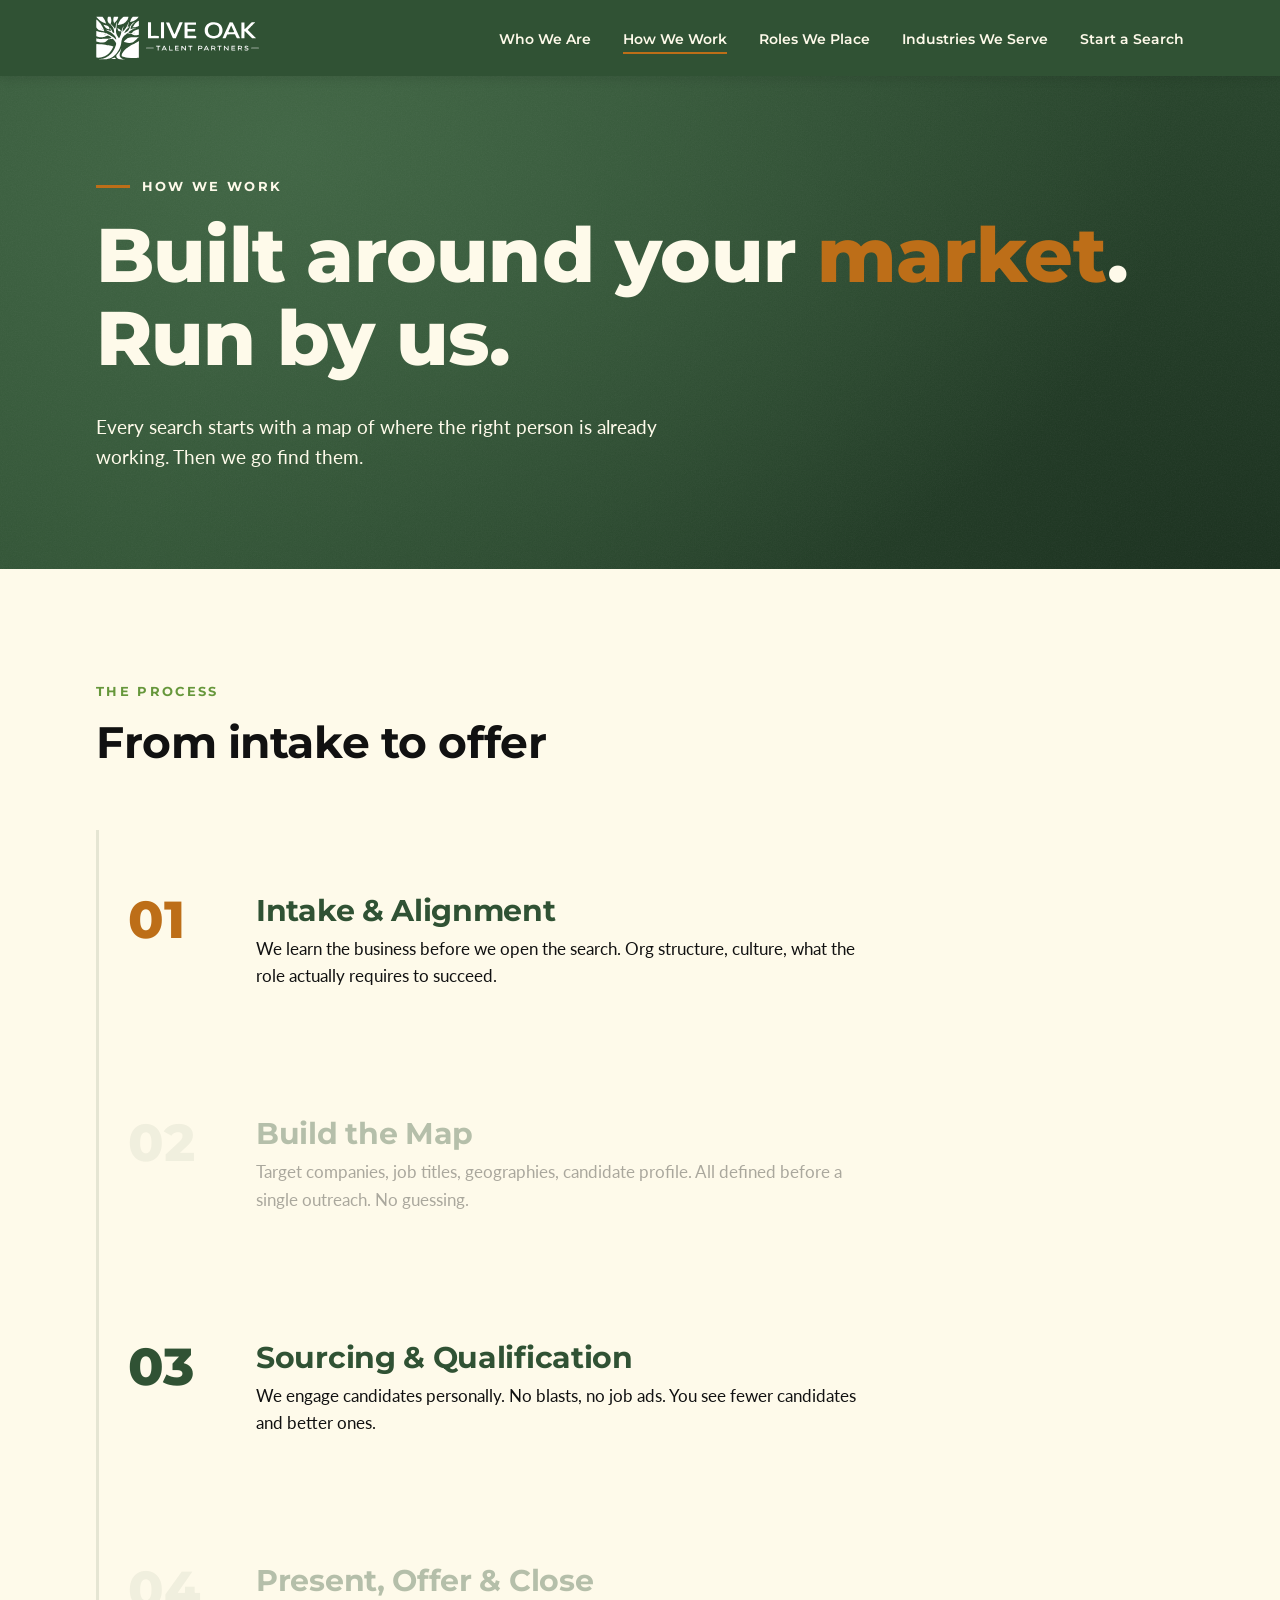
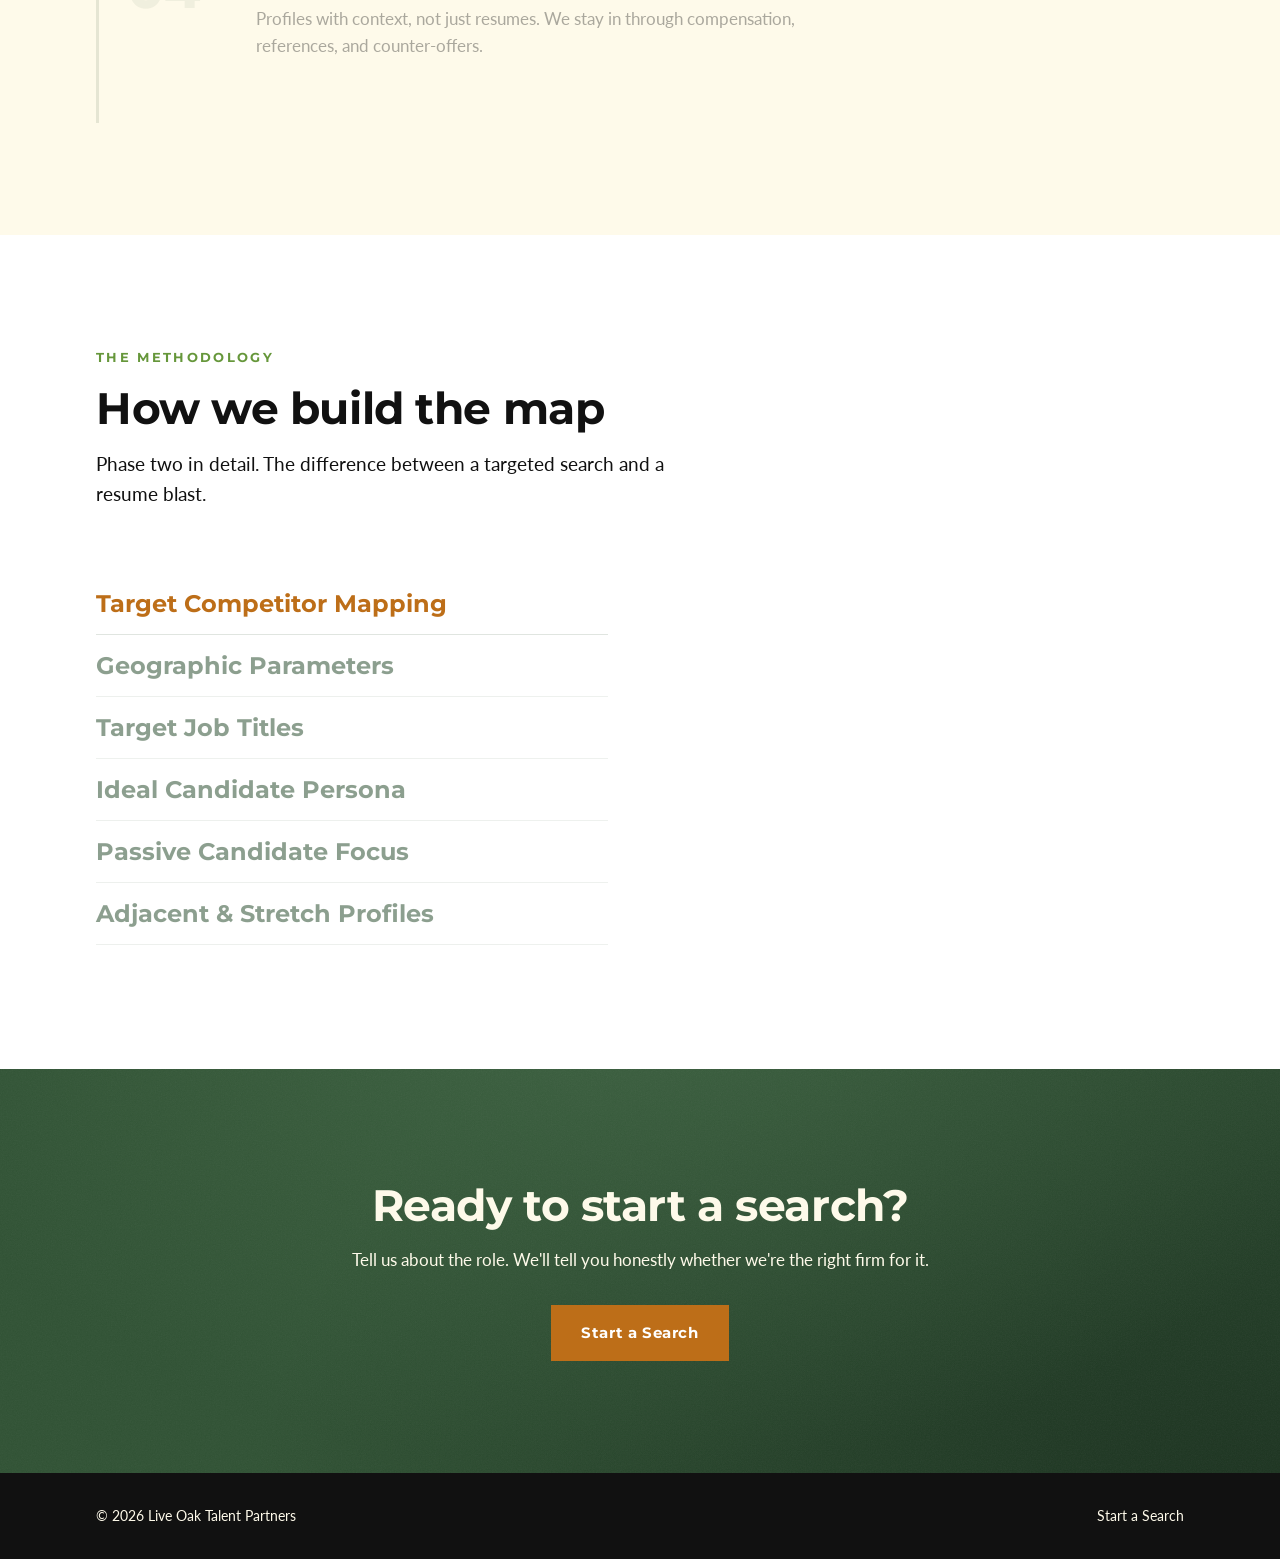
==== pages/how-we-work.html @ 88664264 "Replace map panel card with watermark icon composition" ====
<!DOCTYPE html>
<html lang="en">
<head>
  <meta charset="UTF-8">
  <meta name="viewport" content="width=device-width, initial-scale=1.0">
  <title>How We Work | Live Oak Talent Partners</title>
  <meta name="description" content="Live Oak runs every search personally -- from a structured intake through targeted sourcing to offer close. See how we build a search.">
  <link rel="preconnect" href="https://fonts.googleapis.com">
  <link rel="preconnect" href="https://fonts.gstatic.com" crossorigin>
  <link href="https://fonts.googleapis.com/css2?family=Montserrat:wght@600;700;800&family=Lato:wght@400;700&display=swap" rel="stylesheet">
  <link rel="stylesheet" href="../styles.css">
</head>
<body>

  <header class="site-header">
    <div class="container">
      <a class="wordmark" href="../index.html">
        <img src="../assets/logo-white.svg" alt="Live Oak Talent Partners" width="163" height="44">
      </a>
      <button class="nav-toggle" aria-expanded="false" aria-controls="site-nav" aria-label="Menu">
        <span></span><span></span><span></span>
      </button>
      <nav class="site-nav" id="site-nav" aria-label="Main">
        <ul>
          <li><a href="who-we-are.html">Who We Are</a></li>
          <li><a href="how-we-work.html" aria-current="page">How We Work</a></li>
          <li><a href="roles-we-place.html">Roles We Place</a></li>
          <li><a href="industries-we-serve.html">Industries We Serve</a></li>
          <li><a href="start-a-search.html">Start a Search</a></li>
        </ul>
      </nav>
    </div>
  </header>

  <main>

    <section class="page-hero">
      <div class="container">
        <p class="eyebrow">How We Work</p>
        <h1>Built around your <span class="accent">market</span>. Run by us.</h1>
        <p class="lede">Every search starts with a map of where the right person is already working. Then we go find them.</p>
      </div>
    </section>

    <section class="section">
      <div class="container">
        <p class="eyebrow">The Process</p>
        <h2>From intake to offer</h2>
        <ol class="phase-list">
          <li class="phase is-active">
            <div class="phase-number" aria-hidden="true">01</div>
            <div class="phase-body">
              <h3>Intake &amp; Alignment</h3>
              <p>We learn the business before we open the search. Org structure, culture, what the role actually requires to succeed.</p>
            </div>
          </li>
          <li class="phase">
            <div class="phase-number" aria-hidden="true">02</div>
            <div class="phase-body">
              <h3>Build the Map</h3>
              <p>Target companies, job titles, geographies, candidate profile. All defined before a single outreach. No guessing.</p>
            </div>
          </li>
          <li class="phase">
            <div class="phase-number" aria-hidden="true">03</div>
            <div class="phase-body">
              <h3>Sourcing &amp; Qualification</h3>
              <p>We engage candidates personally. No blasts, no job ads. You see fewer candidates and better ones.</p>
            </div>
          </li>
          <li class="phase">
            <div class="phase-number" aria-hidden="true">04</div>
            <div class="phase-body">
              <h3>Present, Offer &amp; Close</h3>
              <p>Profiles with context, not just resumes. We stay in through compensation, references, and counter-offers.</p>
            </div>
          </li>
        </ol>
      </div>
    </section>

    <section class="section strategy-map">
      <div class="container">
        <p class="eyebrow">The Methodology</p>
        <h2>How we build the map</h2>
        <p class="lede">Phase two in detail. The difference between a targeted search and a resume blast.</p>
        <div class="map-spotlight">
          <ul class="map-terms">
            <li class="map-term is-active" data-map="competitors">
              <button type="button">Target Competitor Mapping</button>
              <span class="map-term-detail">The companies where top performers in your sector are already working and proven.</span>
            </li>
            <li class="map-term" data-map="geography">
              <button type="button">Geographic Parameters</button>
              <span class="map-term-detail">Where qualified talent actually lives, and what relocation is realistic. Real pools, not inflated pipelines.</span>
            </li>
            <li class="map-term" data-map="titles">
              <button type="button">Target Job Titles</button>
              <span class="map-term-detail">The exact titles and functional backgrounds that indicate success in the role.</span>
            </li>
            <li class="map-term" data-map="persona">
              <button type="button">Ideal Candidate Persona</button>
              <span class="map-term-detail">Beyond the resume: leadership style, operational strengths, and fit with your organization.</span>
            </li>
            <li class="map-term" data-map="passive">
              <button type="button">Passive Candidate Focus</button>
              <span class="map-term-detail">People not actively searching but open to the right opportunity. Consistently the stronger pool.</span>
            </li>
            <li class="map-term" data-map="stretch">
              <button type="button">Adjacent &amp; Stretch Profiles</button>
              <span class="map-term-detail">Adjacent industries and candidates who do not check every box but show clear potential to grow into the role.</span>
            </li>
          </ul>
          <div class="map-display" aria-hidden="true">
          <div class="map-detail is-active" data-map="competitors">
            <div class="map-icon" aria-hidden="true"><svg viewBox="0 0 24 24" fill="none" stroke="currentColor" stroke-width="1.2" stroke-linecap="round" aria-hidden="true"><circle cx="12" cy="12" r="9"/><circle cx="12" cy="12" r="5"/><circle cx="12" cy="12" r="1.2" fill="currentColor" stroke="none"/><line x1="12" y1="1" x2="12" y2="5"/><line x1="12" y1="19" x2="12" y2="23"/><line x1="1" y1="12" x2="5" y2="12"/><line x1="19" y1="12" x2="23" y2="12"/></svg></div>
            <span class="map-index" aria-hidden="true">01 / 06</span>
            <span class="map-label">Target Competitor Mapping</span>
            <p>The companies where top performers in your sector are already working and proven.</p>
          </div>
          <div class="map-detail" data-map="geography">
            <div class="map-icon" aria-hidden="true"><svg viewBox="0 0 24 24" fill="none" stroke="currentColor" stroke-width="1.2" stroke-linecap="round" stroke-linejoin="round" aria-hidden="true"><path d="M12 22s7-6.2 7-12a7 7 0 1 0-14 0c0 5.8 7 12 7 12z"/><circle cx="12" cy="10" r="2.6"/></svg></div>
            <span class="map-index" aria-hidden="true">02 / 06</span>
            <span class="map-label">Geographic Parameters</span>
            <p>Where qualified talent actually lives, and what relocation is realistic. Real pools, not inflated pipelines.</p>
          </div>
          <div class="map-detail" data-map="titles">
            <div class="map-icon" aria-hidden="true"><svg viewBox="0 0 24 24" fill="none" stroke="currentColor" stroke-width="1.2" stroke-linecap="round" stroke-linejoin="round" aria-hidden="true"><path d="M20.6 13.4 13.4 20.6a2 2 0 0 1-2.8 0L3 13V3h10l7.6 7.6a2 2 0 0 1 0 2.8z"/><circle cx="7.5" cy="7.5" r="1.4"/></svg></div>
            <span class="map-index" aria-hidden="true">03 / 06</span>
            <span class="map-label">Target Job Titles</span>
            <p>The exact titles and functional backgrounds that indicate success in the role.</p>
          </div>
          <div class="map-detail" data-map="persona">
            <div class="map-icon" aria-hidden="true"><svg viewBox="0 0 24 24" fill="none" stroke="currentColor" stroke-width="1.2" stroke-linecap="round" stroke-linejoin="round" aria-hidden="true"><circle cx="12" cy="8" r="4"/><path d="M4 21c0-4 3.6-6.5 8-6.5s8 2.5 8 6.5"/></svg></div>
            <span class="map-index" aria-hidden="true">04 / 06</span>
            <span class="map-label">Ideal Candidate Persona</span>
            <p>Beyond the resume: leadership style, operational strengths, and fit with your organization.</p>
          </div>
          <div class="map-detail" data-map="passive">
            <div class="map-icon" aria-hidden="true"><svg viewBox="0 0 24 24" fill="none" stroke="currentColor" stroke-width="1.2" stroke-linecap="round" aria-hidden="true"><circle cx="12" cy="12" r="1.4" fill="currentColor" stroke="none"/><path d="M8.5 15.5a5 5 0 0 1 7 0"/><path d="M5.6 18.4a9 9 0 0 1 12.8 0"/><path d="M8.5 8.5a5 5 0 0 1 7 0" opacity="0.5"/></svg></div>
            <span class="map-index" aria-hidden="true">05 / 06</span>
            <span class="map-label">Passive Candidate Focus</span>
            <p>People not actively searching but open to the right opportunity. Consistently the stronger pool.</p>
          </div>
          <div class="map-detail" data-map="stretch">
            <div class="map-icon" aria-hidden="true"><svg viewBox="0 0 24 24" fill="none" stroke="currentColor" stroke-width="1.2" stroke-linecap="round" stroke-linejoin="round" aria-hidden="true"><polyline points="3 17 9 11 13 15 21 7"/><polyline points="15 7 21 7 21 13"/></svg></div>
            <span class="map-index" aria-hidden="true">06 / 06</span>
            <span class="map-label">Adjacent &amp; Stretch Profiles</span>
            <p>Adjacent industries and candidates who do not check every box but show clear potential to grow into the role.</p>
          </div>
          </div>
        </div>
      </div>
    </section>

    <section class="section cta-band">
      <div class="container">
        <h2>Ready to start a search?</h2>
        <p>Tell us about the role. We'll tell you honestly whether we're the right firm for it.</p>
        <a class="button button-solid" href="start-a-search.html">Start a Search</a>
      </div>
    </section>

  </main>

  <footer class="site-footer">
    <div class="container">
      <p>&copy; 2026 Live Oak Talent Partners</p>
      <p><a href="start-a-search.html">Start a Search</a></p>
    </div>
  </footer>

  <script src="../script.js"></script>
</body>
</html>
---- styles.css ----
/* ==========================================================
   Live Oak Talent Partners - shared stylesheet
   Mobile-first. Brand variables below are the only source
   of color and type decisions across the site.
   ========================================================== */

:root {
  --color-dark-green: #305234;
  --color-medium-green: #66973B;
  --color-amber: #BD6E18;
  --color-cream: #FEFAEA;
  --color-white: #FFFFFF;
  --color-black: #111111;

  --font-display: 'Montserrat', sans-serif;
  --font-body: 'Lato', sans-serif;

  --space-1: 0.5rem;
  --space-2: 1rem;
  --space-3: 2rem;
  --space-4: 4rem;
  --space-5: 7rem;

  --measure: 38rem;       /* max width for body text */
  --container: 72rem;     /* max width for page content */
}

/* ---------- Reset & base ---------- */

*,
*::before,
*::after {
  box-sizing: border-box;
  margin: 0;
}

html {
  scroll-behavior: smooth;
}

@media (prefers-reduced-motion: reduce) {
  html {
    scroll-behavior: auto;
  }
  *,
  *::before,
  *::after {
    animation: none !important;
    transition: none !important;
  }
}

body {
  font-family: var(--font-body);
  font-size: 1.0625rem;
  line-height: 1.6;
  color: var(--color-black);
  background: var(--color-cream);
}

img {
  max-width: 100%;
  display: block;
}

a {
  color: inherit;
}

:focus-visible {
  outline: 3px solid var(--color-amber);
  outline-offset: 3px;
}

/* ---------- Type ---------- */

h1,
h2,
h3 {
  font-family: var(--font-display);
  line-height: 1.1;
  letter-spacing: -0.01em;
}

h1 {
  font-size: clamp(2.5rem, 8vw, 4.75rem);
  font-weight: 800;
}

h2 {
  font-size: clamp(1.75rem, 5vw, 2.75rem);
  font-weight: 700;
}

h3 {
  font-size: 1.25rem;
  font-weight: 700;
}

.eyebrow {
  font-family: var(--font-display);
  font-size: 0.8125rem;
  font-weight: 700;
  letter-spacing: 0.18em;
  text-transform: uppercase;
  color: var(--color-medium-green);
  margin-bottom: var(--space-2);
}

.lede {
  font-size: 1.1875rem;
  max-width: var(--measure);
}

/* ---------- Layout helpers ---------- */

.container {
  max-width: var(--container);
  margin: 0 auto;
  padding: 0 var(--space-3);
}

.section {
  padding: var(--space-4) 0;
}

@media (min-width: 48rem) {
  .section {
    padding: var(--space-5) 0;
  }
}

/* ---------- Buttons ---------- */

.button {
  display: inline-block;
  font-family: var(--font-display);
  font-size: 0.9375rem;
  font-weight: 700;
  letter-spacing: 0.04em;
  text-decoration: none;
  padding: 0.875rem 1.75rem;
  border: 2px solid transparent;
  transition: background-color 0.15s ease, color 0.15s ease,
    transform 0.15s ease, box-shadow 0.15s ease;
}

.button:hover {
  transform: translateY(-2px);
  box-shadow: 0 6px 16px rgba(17, 17, 17, 0.2);
}

.button-solid {
  background: var(--color-amber);
  color: var(--color-white);
}

.button-solid:hover {
  background: var(--color-dark-green);
}

.button-outline {
  border-color: currentColor;
  color: inherit;
}

.button-outline:hover {
  background: var(--color-cream);
  color: var(--color-dark-green);
}

/* ---------- Header & nav ---------- */

.site-header {
  background: var(--color-dark-green);
  color: var(--color-cream);
  position: fixed;
  top: 0;
  left: 0;
  right: 0;
  z-index: 10;
  box-shadow: 0 2px 10px rgba(17, 17, 17, 0.12);
  transition: box-shadow 0.25s ease;
}

.site-header .container {
  display: flex;
  flex-wrap: wrap;
  align-items: center;
  justify-content: space-between;
  gap: var(--space-2);
  padding-top: var(--space-2);
  padding-bottom: var(--space-2);
  transition: padding 0.2s ease;
}

.site-header.scrolled {
  box-shadow: 0 2px 12px rgba(17, 17, 17, 0.25);
}

.site-header.scrolled .container {
  padding-top: 0.375rem;
  padding-bottom: 0.375rem;
}

.wordmark img {
  display: block;
  height: 44px;
  width: auto;
  transition: height 0.2s ease;
}

.site-header.scrolled .wordmark img {
  height: 34px;
}

/* Logo: white SVG, sized via .wordmark img above */
.wordmark {
  display: block;
}

.site-nav ul {
  list-style: none;
  padding: 0;
  display: flex;
  flex-wrap: wrap;
  gap: var(--space-2) var(--space-3);
}

.site-nav a {
  font-family: var(--font-display);
  font-size: 0.875rem;
  font-weight: 600;
  text-decoration: none;
  padding: 0.25rem 0;
  border-bottom: 2px solid transparent;
}

.site-nav a:hover,
.site-nav a[aria-current="page"] {
  border-bottom-color: var(--color-amber);
}

/* ---------- Mobile menu: hamburger + full-page panel ---------- */

.nav-toggle {
  display: none;
}

@media (max-width: 47.9375rem) {
  .nav-toggle {
    display: flex;
    flex-direction: column;
    justify-content: center;
    gap: 5px;
    width: 44px;
    height: 44px;
    padding: 10px;
    background: none;
    border: none;
    cursor: pointer;
    position: relative;
    z-index: 12;
  }

  .nav-toggle span {
    display: block;
    width: 100%;
    height: 2px;
    background: var(--color-cream);
    transition: transform 0.25s ease, opacity 0.25s ease;
  }

  /* Bars become an X when open */
  .nav-toggle[aria-expanded="true"] span:nth-child(1) {
    transform: translateY(7px) rotate(45deg);
  }
  .nav-toggle[aria-expanded="true"] span:nth-child(2) {
    opacity: 0;
  }
  .nav-toggle[aria-expanded="true"] span:nth-child(3) {
    transform: translateY(-7px) rotate(-45deg);
  }

  .site-nav {
    position: fixed;
    inset: 0;
    z-index: 11;
    background: var(--color-dark-green);
    padding: 7rem var(--space-3) var(--space-3);
    clip-path: circle(0 at calc(100% - 2.75rem) 2.25rem);
    visibility: hidden;
    transition: clip-path 0.4s ease-in, visibility 0.4s ease-in;
  }

  .site-nav.open {
    clip-path: circle(150% at calc(100% - 2.75rem) 2.25rem);
    visibility: visible;
    transition: clip-path 0.7s cubic-bezier(0.22, 0.61, 0.36, 1),
      visibility 0.7s;
  }

  .site-nav ul {
    flex-direction: column;
    gap: var(--space-3);
  }

  .site-nav li {
    opacity: 0;
    transform: translateY(16px);
    transition: opacity 0.3s ease, transform 0.3s ease;
  }

  .site-nav.open li {
    opacity: 1;
    transform: none;
  }

  .site-nav.open li:nth-child(1) { transition-delay: 0.3s; }
  .site-nav.open li:nth-child(2) { transition-delay: 0.37s; }
  .site-nav.open li:nth-child(3) { transition-delay: 0.44s; }
  .site-nav.open li:nth-child(4) { transition-delay: 0.51s; }
  .site-nav.open li:nth-child(5) { transition-delay: 0.58s; }

  .site-nav a {
    font-size: 1.75rem;
    font-weight: 700;
  }

  /* Primary action stands apart */
  .site-nav li:last-child a {
    color: var(--color-amber);
  }

  body.nav-open {
    overflow: hidden;
  }

  /* Logo stays visible above the open panel */
  .wordmark {
    position: relative;
    z-index: 12;
  }
}

/* ---------- Hero ---------- */

.hero {
  background:
    url('assets/grain.svg'),
    radial-gradient(90rem 55rem at 22% 25%, rgba(66, 104, 70, 0.9), transparent 62%),
    radial-gradient(110rem 90rem at 100% 115%, rgba(20, 38, 24, 0.85), transparent 65%),
    var(--color-dark-green);
  color: var(--color-cream);
  padding: 9rem 0 var(--space-5);
}

@media (min-width: 48rem) {
  .hero {
    padding: 11rem 0 9rem;
  }
}

.hero .eyebrow {
  color: var(--color-cream);
  display: flex;
  align-items: center;
  gap: 0.75rem;
}

.hero .eyebrow::before {
  content: '';
  width: 2.1rem;
  height: 3px;
  background: var(--color-amber);
  flex: none;
}

.hero h1 {
  max-width: 16ch;
  margin-bottom: var(--space-3);
}

.hero h1 .accent {
  color: var(--color-amber);
}

.hero .lede {
  color: var(--color-cream);
  opacity: 0.9;
  margin-bottom: var(--space-3);
}

.hero-actions {
  display: flex;
  flex-wrap: wrap;
  gap: var(--space-2);
}


/* Hero entrance: each element rises in sequence on load */
@keyframes rise-in {
  from {
    opacity: 0;
    transform: translateY(28px);
  }
  to {
    opacity: 1;
    transform: none;
  }
}

.hero .eyebrow,
.hero h1,
.hero .lede,
.hero-actions {
  animation: rise-in 0.7s ease-out both;
}

.hero h1 { animation-delay: 0.12s; }
.hero .lede { animation-delay: 0.28s; }
.hero-actions { animation-delay: 0.44s; }


/* ---------- Positioning / signature ---------- */

.positioning h2 {
  max-width: 18ch;
  margin-bottom: var(--space-3);
}

.not-list {
  list-style: none;
  padding: 0;
  font-family: var(--font-display);
  font-size: clamp(1.375rem, 4vw, 2rem);
  font-weight: 700;
  color: var(--color-dark-green);
}

.not-list li {
  position: relative;
  width: fit-content;
  margin-bottom: var(--space-1);
}

/* The strike is a drawn amber bar, animated by the reveal */
.not-list .struck {
  opacity: 0.55;
}

.not-list .struck::after {
  content: '';
  position: absolute;
  left: -0.1em;
  right: -0.1em;
  top: 52%;
  height: 0.14em;
  background: var(--color-amber);
  transform: scaleX(1);
  transform-origin: left center;
}

.not-list .resolve {
  color: var(--color-amber);
  margin-top: var(--space-2);
}

.positioning .lede {
  margin-top: var(--space-3);
}

/* ---------- Process (3 steps) ---------- */

.process {
  background: var(--color-white);
}

.process-grid {
  display: grid;
  gap: var(--space-3);
  margin-top: var(--space-3);
}

@media (min-width: 48rem) {
  .process-grid {
    grid-template-columns: repeat(3, 1fr);
  }
}

.step-number {
  font-family: var(--font-display);
  font-size: 4.5rem;
  font-weight: 800;
  line-height: 1;
  color: rgba(48, 82, 52, 0.12);
  letter-spacing: 0;
}

.process-grid h3 {
  margin: -1.25rem 0 var(--space-1);
  color: var(--color-dark-green);
}

.text-link {
  display: inline-block;
  font-family: var(--font-display);
  font-weight: 700;
  color: var(--color-dark-green);
  text-decoration: none;
  border-bottom: 2px solid var(--color-amber);
  margin-top: var(--space-3);
}

.text-link:hover {
  color: var(--color-amber);
}

/* ---------- Roles & industries ---------- */

.pathways-grid {
  display: grid;
  gap: var(--space-3);
  margin-top: var(--space-3);
}

@media (min-width: 48rem) {
  .pathways-grid {
    grid-template-columns: 1fr 1fr;
  }
}

.pathway {
  border: 2px solid var(--color-dark-green);
  padding: var(--space-3);
  transition: transform 0.2s ease, box-shadow 0.2s ease;
}

.pathway:hover {
  transform: translateY(-4px);
  box-shadow: 0 10px 24px rgba(48, 82, 52, 0.18);
}

.pathway h3 {
  color: var(--color-dark-green);
  margin-bottom: var(--space-2);
}

.pathway p {
  margin-bottom: var(--space-2);
}

/* ---------- Quote placeholder ---------- */

.quote {
  background: var(--color-white);
}

.quote blockquote {
  font-family: var(--font-display);
  font-size: clamp(1.25rem, 3.5vw, 1.75rem);
  font-weight: 600;
  color: var(--color-dark-green);
  max-width: 44rem;
}

.quote cite {
  display: block;
  font-family: var(--font-body);
  font-style: normal;
  font-size: 1rem;
  color: var(--color-black);
  margin-top: var(--space-2);
}

/* ---------- CTA band ---------- */

.cta-band {
  position: relative;
  z-index: 1;
  background:
    url('assets/grain.svg'),
    radial-gradient(80rem 50rem at 50% -20%, rgba(66, 104, 70, 0.7), transparent 60%),
    radial-gradient(100rem 80rem at 100% 130%, rgba(20, 38, 24, 0.8), transparent 65%),
    var(--color-dark-green);
  color: var(--color-cream);
  text-align: center;
}

.cta-band h2 {
  margin-bottom: var(--space-2);
}

.cta-band p {
  max-width: var(--measure);
  margin: 0 auto var(--space-3);
}

/* ---------- Footer ---------- */

.site-footer {
  background: var(--color-black);
  color: var(--color-cream);
  padding: var(--space-3) 0;
  font-size: 0.875rem;
}

.site-footer .container {
  display: flex;
  flex-wrap: wrap;
  justify-content: space-between;
  gap: var(--space-2);
}

.site-footer a {
  text-decoration: none;
}

.site-footer a:hover {
  color: var(--color-amber);
}

/* ---------- Scroll reveals (classes applied by script.js) ---------- */

.reveal-init {
  opacity: 0;
  transform: translateY(40px);
  transition: opacity 0.8s ease-out, transform 0.8s ease-out;
}

.reveal-init.is-visible {
  opacity: 1;
  transform: none;
}

/* Strike-through list: lines appear one by one, then each
   amber bar draws across, then the resolve line lands */
.not-list.reveal-init li {
  opacity: 0;
  transform: translateY(16px);
  transition: opacity 0.5s ease-out, transform 0.5s ease-out;
}

.not-list.reveal-init .struck::after {
  transform: scaleX(0);
  transition: transform 0.45s ease-out;
}

.not-list.reveal-init.is-visible li {
  transform: none;
}

.not-list.reveal-init.is-visible .struck {
  opacity: 0.55;
}

.not-list.reveal-init.is-visible .resolve {
  opacity: 1;
}

.not-list.reveal-init.is-visible .struck::after {
  transform: scaleX(1);
}

.not-list.reveal-init.is-visible li:nth-child(1) { transition-delay: 0.15s; }
.not-list.reveal-init.is-visible li:nth-child(1)::after { transition-delay: 0.55s; }
.not-list.reveal-init.is-visible li:nth-child(2) { transition-delay: 0.7s; }
.not-list.reveal-init.is-visible li:nth-child(2)::after { transition-delay: 1.1s; }
.not-list.reveal-init.is-visible li:nth-child(3) { transition-delay: 1.25s; }
.not-list.reveal-init.is-visible li:nth-child(3)::after { transition-delay: 1.65s; }
.not-list.reveal-init.is-visible li:nth-child(4) { transition-delay: 2.2s; }

/* ---------- Custom cursor (activated by script.js on fine pointers) ---------- */

body.has-custom-cursor,
body.has-custom-cursor a,
body.has-custom-cursor button {
  cursor: none;
}

.cursor-dot {
  position: fixed;
  top: 0;
  left: 0;
  width: 10px;
  height: 10px;
  border-radius: 50%;
  background: var(--color-amber);
  pointer-events: none;
  z-index: 9999;
  transform: translate(-50%, -50%);
  transition: width 0.2s ease, height 0.2s ease,
    background-color 0.2s ease, border-color 0.2s ease, opacity 0.2s ease;
}

.cursor-dot.is-hovering {
  width: 42px;
  height: 42px;
  background: transparent;
  border: 2px solid var(--color-amber);
}

.cursor-dot.is-hidden {
  opacity: 0;
}

/* ---------- Industry index (Industries We Serve) ----------
   One full-bleed composition: photo behind everything, page
   intro and industry list on top. The photo layer is sticky,
   always filling the screen in view. Hovering a row crossfades
   to that industry's photo. Photos live in /assets/; until a
   photo exists the panel stays solid dark green. */

.industry-index {
  position: relative;
  background: var(--color-dark-green);
  color: var(--color-cream);
  min-height: 100vh;
  min-height: 100svh;
  padding: 0 0 var(--space-4);
  overflow: clip;
}

.industry-bgs {
  position: sticky;
  top: 0;
  height: 100vh;
  height: 100svh;
  margin-bottom: -100vh;
  margin-bottom: -100svh;
}

/* Intro owns the first screen; the first industry row peeks
   at the bottom edge as the scroll cue */
.industry-intro {
  min-height: calc(100vh - 7rem);
  min-height: calc(100svh - 7rem);
  display: flex;
  flex-direction: column;
  justify-content: center;
  padding: 6rem 0 var(--space-3);
}

.industry-intro h1 {
  font-size: clamp(2.25rem, 6vw, 3.5rem);
  margin-bottom: var(--space-3);
}

/* Intro entrance: same orchestration as the home hero */
.industry-intro h1,
.industry-intro .lede {
  animation: rise-in 0.7s ease-out both;
}

.industry-intro .lede { animation-delay: 0.16s; }

.industry-bg {
  position: absolute;
  inset: 0;
  background-size: cover;
  background-position: center;
  opacity: 0;
  transition: opacity 0.5s ease;
}

.industry-bg[data-bg="liveoak"]       { background-image: url('assets/liveoak.jpg'); }
.industry-bg[data-bg="landscaping"]   { background-image: url('assets/landscaping.jpg'); }
.industry-bg[data-bg="horticulture"]  { background-image: url('assets/horticulture.jpg'); }
.industry-bg[data-bg="arboriculture"] { background-image: url('assets/arboriculture.jpg'); }
.industry-bg[data-bg="exterior"]      { background-image: url('assets/exterior.jpg'); }
.industry-bg[data-bg="residential"]   { background-image: url('assets/residential.jpg'); }
.industry-bg[data-bg="golf"]          { background-image: url('assets/golf.jpg'); }

.industry-bg.is-active {
  opacity: 1;
}

/* Directional scrim: deep where the text lives, lighter where
   the photo gets to be seen */
.industry-bgs::after {
  content: '';
  position: absolute;
  inset: 0;
  background: linear-gradient(
    100deg,
    rgba(48, 82, 52, 0.94) 0%,
    rgba(48, 82, 52, 0.74) 55%,
    rgba(48, 82, 52, 0.4) 100%
  );
}

.industry-index .container {
  position: relative;
}

.industry-list {
  list-style: none;
  padding: 0;
}

.industry-row {
  padding: var(--space-3) 0;
  border-bottom: 1px solid rgba(254, 250, 234, 0.2);
}

.industry-row:last-child {
  border-bottom: none;
}

.industry-row h2 {
  font-size: clamp(1.5rem, 4vw, 2.5rem);
  font-weight: 700;
  transition: transform 0.25s ease, color 0.25s ease;
}

.industry-row p {
  max-width: var(--measure);
  color: var(--color-cream);
  opacity: 0.75;
  margin-top: var(--space-1);
}

@media (hover: hover) {
  .industry-row:hover h2 {
    transform: translateX(0.5rem);
    color: var(--color-amber);
  }
}

/* Touch screens get no hover, so each row carries its own
   photo with the same overlay. Missing photos degrade to
   the dark green panel. */
@media (hover: none) {
  .industry-bgs {
    display: none;
  }

  /* Type-only intro on touch screens; first photo arrives
     with the first sector card */
  .industry-intro {
    min-height: 0;
    display: block;
    padding: 7rem 0 var(--space-3);
  }

  .industry-row {
    position: relative;
    min-height: 15rem;
    display: flex;
    flex-direction: column;
    justify-content: flex-end;
    padding: var(--space-3) var(--space-2);
    margin-bottom: var(--space-2);
    border-bottom: none;
    background-color: var(--color-dark-green);
    background-size: cover;
    background-position: center;
  }

  .industry-row[data-industry="landscaping"]   { background-image: linear-gradient(100deg, rgba(48, 82, 52, 0.9) 0%, rgba(48, 82, 52, 0.42) 100%), url('assets/landscaping.jpg'); }
  .industry-row[data-industry="horticulture"]  { background-image: linear-gradient(100deg, rgba(48, 82, 52, 0.9) 0%, rgba(48, 82, 52, 0.42) 100%), url('assets/horticulture.jpg'); }
  .industry-row[data-industry="arboriculture"] { background-image: linear-gradient(100deg, rgba(48, 82, 52, 0.9) 0%, rgba(48, 82, 52, 0.42) 100%), url('assets/arboriculture.jpg'); }
  .industry-row[data-industry="exterior"]      { background-image: linear-gradient(100deg, rgba(48, 82, 52, 0.9) 0%, rgba(48, 82, 52, 0.42) 100%), url('assets/exterior.jpg'); }
  .industry-row[data-industry="residential"]   { background-image: linear-gradient(100deg, rgba(48, 82, 52, 0.9) 0%, rgba(48, 82, 52, 0.42) 100%), url('assets/residential.jpg'); }
  .industry-row[data-industry="golf"]          { background-image: linear-gradient(100deg, rgba(48, 82, 52, 0.9) 0%, rgba(48, 82, 52, 0.42) 100%), url('assets/golf.jpg'); }
}

/* ---------- Inner-page hero (How We Work, Who We Are, etc.) ----------
   Shares the same dark-surface material as the home hero but shorter.
   Paths are relative to styles.css (site root). */

.page-hero {
  background:
    url('assets/grain.svg'),
    radial-gradient(90rem 55rem at 22% 25%, rgba(66, 104, 70, 0.9), transparent 62%),
    radial-gradient(110rem 90rem at 100% 115%, rgba(20, 38, 24, 0.85), transparent 65%),
    var(--color-dark-green);
  color: var(--color-cream);
  padding: 9rem 0 var(--space-4);
}

@media (min-width: 48rem) {
  .page-hero {
    padding: 11rem 0 6rem;
  }
}

.page-hero .eyebrow {
  color: var(--color-cream);
  display: flex;
  align-items: center;
  gap: 0.75rem;
}

.page-hero .eyebrow::before {
  content: '';
  width: 2.1rem;
  height: 3px;
  background: var(--color-amber);
  flex: none;
}

.page-hero h1 {
  max-width: 20ch;
  margin: var(--space-2) 0 var(--space-3);
}

.page-hero h1 .accent {
  color: var(--color-amber);
}

.page-hero .lede {
  color: var(--color-cream);
  opacity: 0.9;
  max-width: var(--measure);
}

.page-hero .eyebrow,
.page-hero h1,
.page-hero .lede {
  animation: rise-in 0.7s ease-out both;
}

.page-hero h1   { animation-delay: 0.12s; }
.page-hero .lede { animation-delay: 0.28s; }

/* ---------- How We Work: phase list ----------
   Scroll-driven sequence. An amber line draws down the left
   track as the reader moves through the phases; the phase in
   view lights up, the rest sit dimmed. script.js drives the
   .is-active class and the --progress height. */

.phase-list {
  list-style: none;
  padding: 0;
  margin-top: var(--space-4);
  position: relative;
}

/* Track: faint rail + amber progress fill */
.phase-list::before {
  content: '';
  position: absolute;
  left: 0;
  top: 0;
  bottom: 0;
  width: 3px;
  background: rgba(48, 82, 52, 0.12);
}

.phase-list::after {
  content: '';
  position: absolute;
  left: 0;
  top: 0;
  width: 3px;
  height: var(--progress, 0%);
  background: var(--color-amber);
  transition: height 0.2s ease-out;
}

.phase {
  display: grid;
  grid-template-columns: 4.5rem 1fr;
  gap: 0 var(--space-2);
  padding: var(--space-3) 0 var(--space-3) var(--space-3);
  opacity: 0.35;
  transition: opacity 0.4s ease;
}

@media (min-width: 48rem) {
  .phase {
    grid-template-columns: 7rem 1fr;
    padding: var(--space-4) 0 var(--space-4) var(--space-3);
  }
}

.phase.is-active {
  opacity: 1;
}

.phase-number {
  font-family: var(--font-display);
  font-size: clamp(2rem, 5vw, 3.25rem);
  font-weight: 800;
  line-height: 1;
  color: var(--color-dark-green);
  opacity: 0.18;
  transition: color 0.4s ease, opacity 0.4s ease;
}

.phase.is-active .phase-number {
  color: var(--color-amber);
  opacity: 1;
}

.phase-body h3 {
  font-size: clamp(1.375rem, 3.5vw, 1.875rem);
  color: var(--color-dark-green);
  margin-bottom: var(--space-1);
}

.phase-body p {
  max-width: var(--measure);
}

/* Reduced motion: everything full strength, no dimming */
@media (prefers-reduced-motion: reduce) {
  .phase {
    opacity: 1;
  }
  .phase-number {
    opacity: 0.45;
    color: var(--color-dark-green);
  }
  .phase-list::after {
    display: none;
  }
}

/* ---------- How We Work: strategy map spotlight ----------
   Two columns on desktop: component names on the left as a
   type list, the active component's description displayed
   large on the right. Hover or focus a name to switch.
   Mobile: stacked rows, every description visible. */

/* At rest the section is white and quiet. Engaging the list
   floods the section with the dark-surface material and
   summons the panel. The flood arrives fast, releases slow.
   Hover-capable screens only; everywhere else this section
   keeps the static white layout. */

.strategy-map {
  position: relative;
  background: var(--color-white);
  overflow: hidden;
}

.strategy-map::before {
  content: '';
  position: absolute;
  inset: 0;
  background:
    url('assets/grain.svg'),
    radial-gradient(90rem 55rem at 22% 25%, rgba(66, 104, 70, 0.9), transparent 62%),
    radial-gradient(110rem 90rem at 100% 115%, rgba(20, 38, 24, 0.85), transparent 65%),
    var(--color-dark-green);
  opacity: 0;
  transition: opacity 0.8s ease;
}

.strategy-map.is-inverted::before {
  opacity: 1;
  transition: opacity 0.4s ease;
}

.strategy-map .container {
  position: relative;
}

.strategy-map h2,
.strategy-map .lede {
  transition: color 0.5s ease;
}

.strategy-map h2 {
  margin-bottom: var(--space-2);
}

.strategy-map .lede {
  margin-bottom: var(--space-4);
}

.strategy-map.is-inverted h2,
.strategy-map.is-inverted .lede {
  color: var(--color-cream);
}

.map-spotlight {
  display: grid;
  gap: var(--space-3);
}

.map-terms {
  list-style: none;
  padding: 0;
}

.map-term button {
  display: flex;
  align-items: center;
  gap: 0.75rem;
  width: 100%;
  background: none;
  border: none;
  border-bottom: 1px solid rgba(48, 82, 52, 0.15);
  padding: var(--space-2) 0;
  text-align: left;
  cursor: pointer;
  font-family: var(--font-display);
  font-size: clamp(1.125rem, 2.5vw, 1.5rem);
  font-weight: 700;
  color: var(--color-dark-green);
  opacity: 0.55;
  transition: opacity 0.25s ease, color 0.4s ease, border-color 0.4s ease;
}

.strategy-map.is-inverted .map-term button {
  color: var(--color-cream);
  border-bottom-color: rgba(254, 250, 234, 0.2);
}

.map-term button:hover,
.map-term.is-active button {
  opacity: 1;
}

.map-term.is-active button,
.strategy-map.is-inverted .map-term.is-active button {
  color: var(--color-amber);
}



/* Display panel: a dark-surface card built from the same
   material as the hero. The index number, tick eyebrow, and
   cream description give the active component its own
   architecture instead of floating type. */
.map-display {
  position: relative;
}

/* The panel hides at rest and is summoned by the flood.
   Only where the inversion can actually run: fine hover
   pointers with motion allowed. Everywhere else it stays
   visible as the static design. */
@media (hover: hover) and (prefers-reduced-motion: no-preference) {
  .map-display {
    opacity: 0;
    transform: translateY(16px);
    transition: opacity 0.5s ease, transform 0.5s ease;
  }

  .strategy-map.is-inverted .map-display {
    opacity: 1;
    transform: none;
  }
}

.map-detail {
  position: absolute;
  inset: 0;
  opacity: 0;
  visibility: hidden;
  transform: translateY(12px);
  transition: opacity 0.3s ease, transform 0.3s ease, visibility 0.3s;
  display: flex;
  flex-direction: column;
  justify-content: flex-end;
  color: var(--color-cream);
}

.map-detail.is-active {
  opacity: 1;
  visibility: visible;
  transform: none;
}

/* Watermark icon: oversized, faint cream, cropped off the
   right edge. The flood is the container; the icon is the
   component's mark looming behind the type. */
.map-icon {
  position: absolute;
  top: 50%;
  right: -4rem;
  width: 22rem;
  height: 22rem;
  transform: translateY(-58%);
  color: rgba(254, 250, 234, 0.1);
  pointer-events: none;
}

.map-icon svg {
  width: 100%;
  height: 100%;
}

/* Counter + tick label sit above the description */
.map-detail .map-index {
  font-family: var(--font-display);
  font-size: 0.8125rem;
  font-weight: 700;
  letter-spacing: 0.18em;
  opacity: 0.6;
}

.map-detail .map-label {
  font-family: var(--font-display);
  font-size: 0.8125rem;
  font-weight: 700;
  letter-spacing: 0.18em;
  text-transform: uppercase;
  display: flex;
  align-items: center;
  gap: 0.75rem;
  margin-bottom: var(--space-2);
}

.map-detail .map-label::before {
  content: '';
  width: 2.1rem;
  height: 3px;
  background: var(--color-amber);
  flex: none;
}

.map-detail p {
  position: relative;
  font-family: var(--font-display);
  font-size: clamp(1.25rem, 2.2vw, 1.75rem);
  font-weight: 600;
  line-height: 1.4;
  max-width: 24ch;
}

@media (min-width: 48rem) {
  .map-spotlight {
    grid-template-columns: 1fr 1fr;
    gap: var(--space-4);
    align-items: start;
  }

  .map-display {
    position: sticky;
    top: 8rem;
    min-height: 24rem;
  }
}

/* Mobile and touch: no panel, every description sits under
   its term. JS leaves this layout alone. */
@media (max-width: 47.9375rem) {
  .map-display {
    display: none;
  }

  .map-term button {
    opacity: 1;
    cursor: default;
    border-bottom: none;
    padding-bottom: 0;
  }

  .map-term {
    border-bottom: 1px solid rgba(48, 82, 52, 0.15);
    padding-bottom: var(--space-2);
    margin-bottom: var(--space-1);
  }

  .map-term .map-term-detail {
    display: block;
    font-family: var(--font-body);
    font-size: 1rem;
    font-weight: 400;
    color: var(--color-black);
    padding-bottom: var(--space-1);
  }
}

@media (min-width: 48rem) {
  .map-term-detail {
    display: none;
  }
}
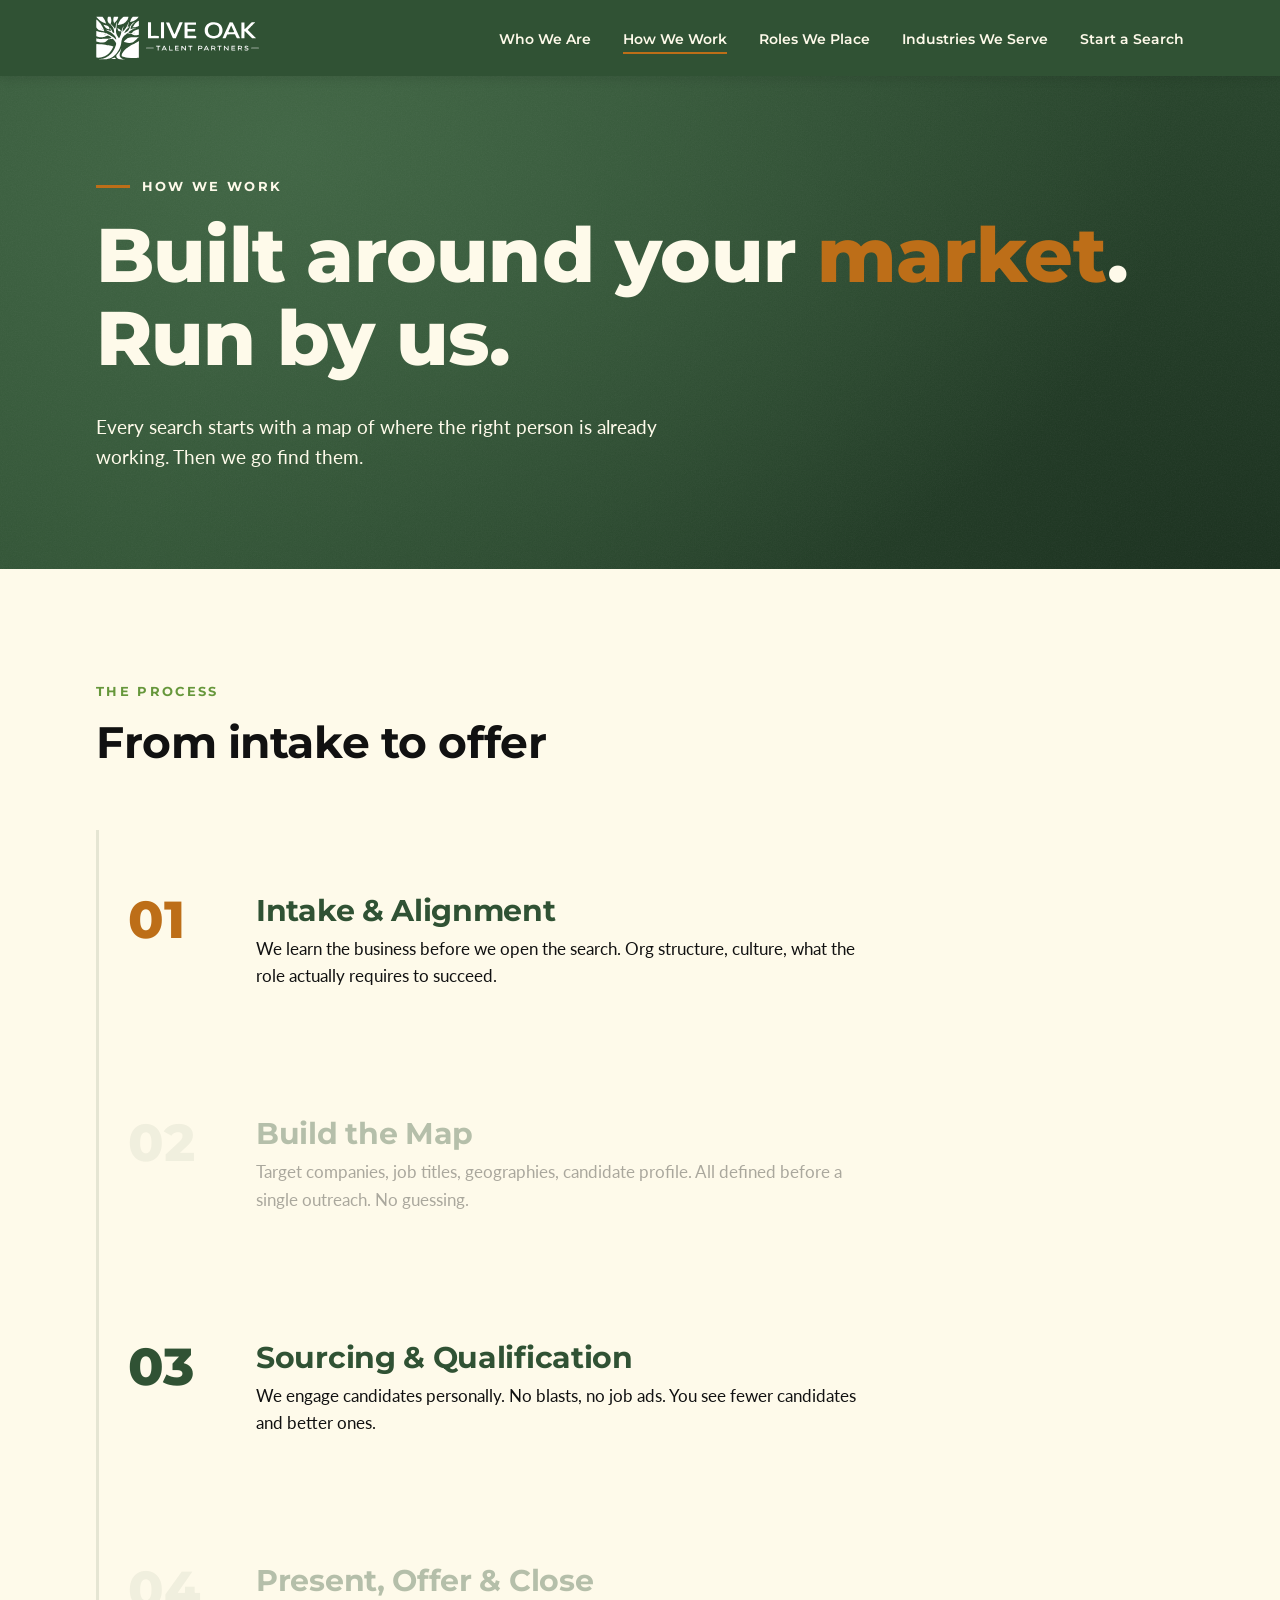
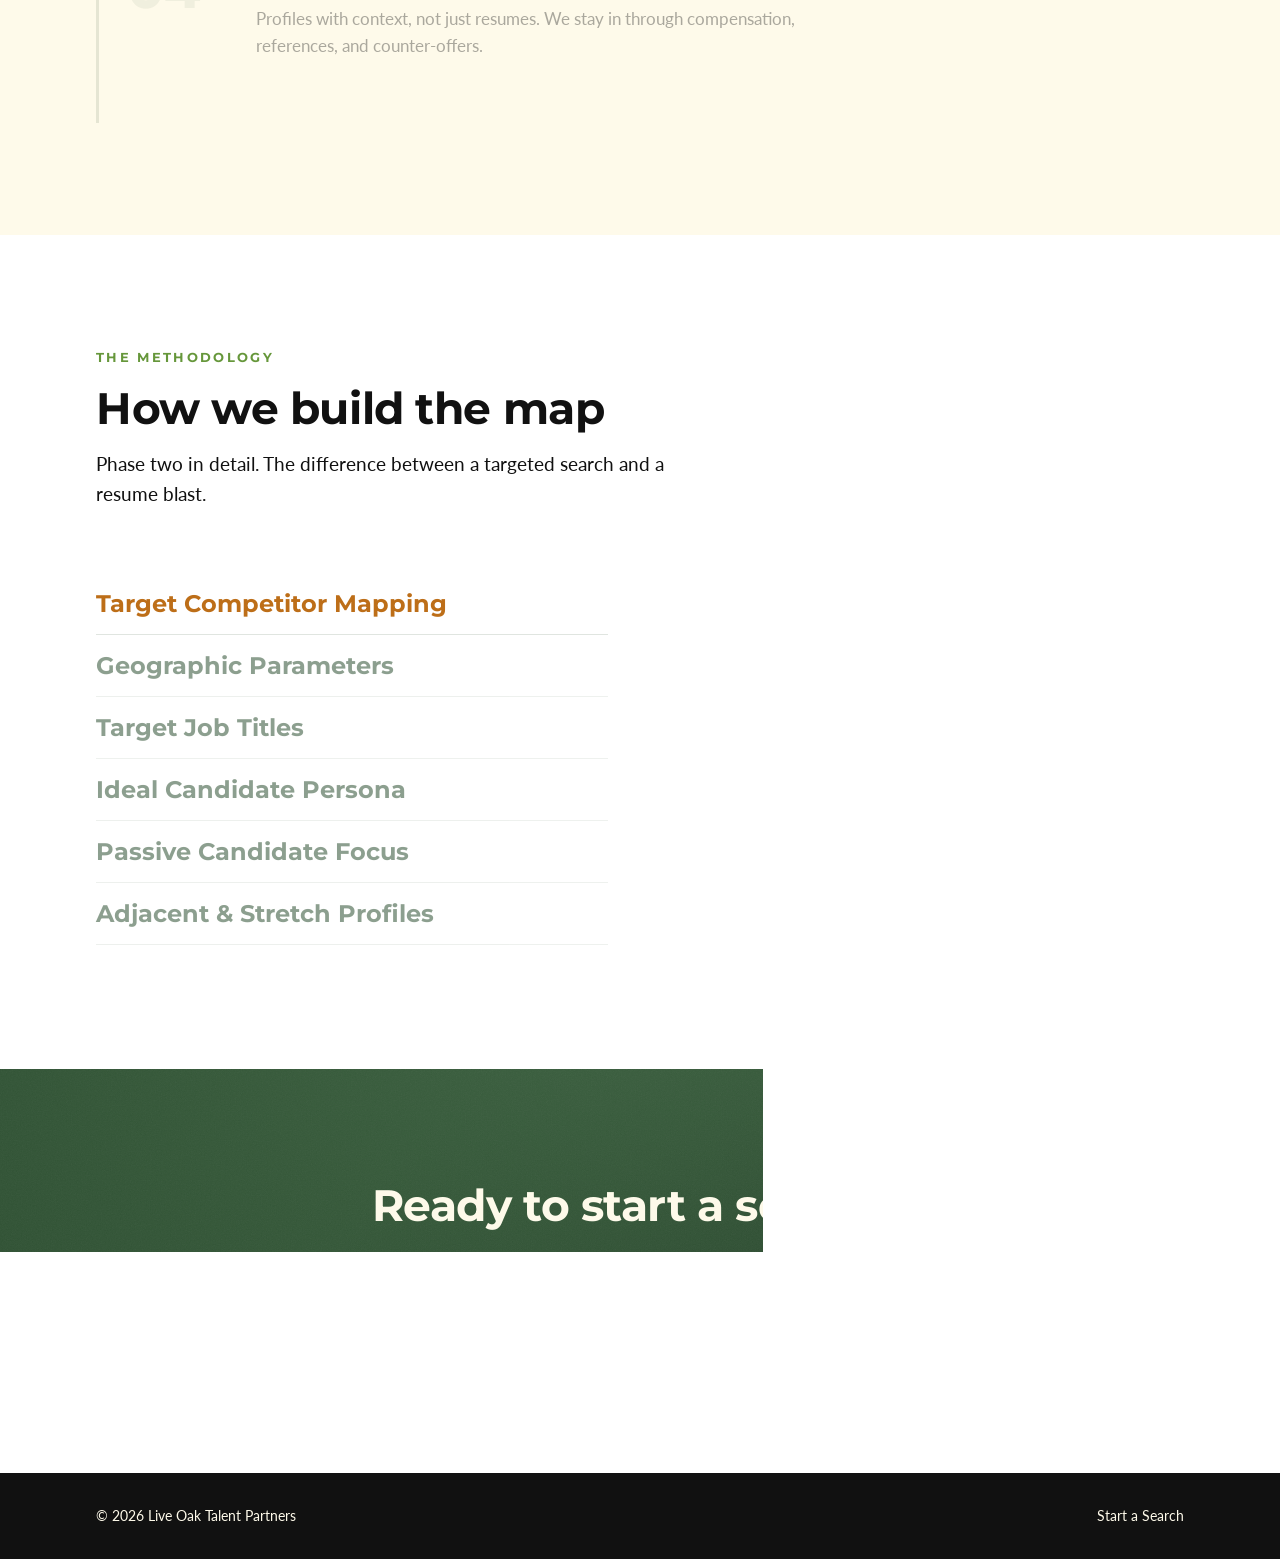
==== commit b8684517: "Fix glide with transform animation, remove watermark icons" ====
--- a/pages/how-we-work.html
+++ b/pages/how-we-work.html
@@ -112,41 +112,37 @@
             </li>
           </ul>
           <div class="map-display" aria-hidden="true">
+          <div class="map-detail-glide">
           <div class="map-detail is-active" data-map="competitors">
-            <div class="map-icon" aria-hidden="true"><svg viewBox="0 0 24 24" fill="none" stroke="currentColor" stroke-width="1.2" stroke-linecap="round" aria-hidden="true"><circle cx="12" cy="12" r="9"/><circle cx="12" cy="12" r="5"/><circle cx="12" cy="12" r="1.2" fill="currentColor" stroke="none"/><line x1="12" y1="1" x2="12" y2="5"/><line x1="12" y1="19" x2="12" y2="23"/><line x1="1" y1="12" x2="5" y2="12"/><line x1="19" y1="12" x2="23" y2="12"/></svg></div>
             <span class="map-index" aria-hidden="true">01 / 06</span>
             <span class="map-label">Target Competitor Mapping</span>
             <p>The companies where top performers in your sector are already working and proven.</p>
           </div>
           <div class="map-detail" data-map="geography">
-            <div class="map-icon" aria-hidden="true"><svg viewBox="0 0 24 24" fill="none" stroke="currentColor" stroke-width="1.2" stroke-linecap="round" stroke-linejoin="round" aria-hidden="true"><path d="M12 22s7-6.2 7-12a7 7 0 1 0-14 0c0 5.8 7 12 7 12z"/><circle cx="12" cy="10" r="2.6"/></svg></div>
             <span class="map-index" aria-hidden="true">02 / 06</span>
             <span class="map-label">Geographic Parameters</span>
             <p>Where qualified talent actually lives, and what relocation is realistic. Real pools, not inflated pipelines.</p>
           </div>
           <div class="map-detail" data-map="titles">
-            <div class="map-icon" aria-hidden="true"><svg viewBox="0 0 24 24" fill="none" stroke="currentColor" stroke-width="1.2" stroke-linecap="round" stroke-linejoin="round" aria-hidden="true"><path d="M20.6 13.4 13.4 20.6a2 2 0 0 1-2.8 0L3 13V3h10l7.6 7.6a2 2 0 0 1 0 2.8z"/><circle cx="7.5" cy="7.5" r="1.4"/></svg></div>
             <span class="map-index" aria-hidden="true">03 / 06</span>
             <span class="map-label">Target Job Titles</span>
             <p>The exact titles and functional backgrounds that indicate success in the role.</p>
           </div>
           <div class="map-detail" data-map="persona">
-            <div class="map-icon" aria-hidden="true"><svg viewBox="0 0 24 24" fill="none" stroke="currentColor" stroke-width="1.2" stroke-linecap="round" stroke-linejoin="round" aria-hidden="true"><circle cx="12" cy="8" r="4"/><path d="M4 21c0-4 3.6-6.5 8-6.5s8 2.5 8 6.5"/></svg></div>
             <span class="map-index" aria-hidden="true">04 / 06</span>
             <span class="map-label">Ideal Candidate Persona</span>
             <p>Beyond the resume: leadership style, operational strengths, and fit with your organization.</p>
           </div>
           <div class="map-detail" data-map="passive">
-            <div class="map-icon" aria-hidden="true"><svg viewBox="0 0 24 24" fill="none" stroke="currentColor" stroke-width="1.2" stroke-linecap="round" aria-hidden="true"><circle cx="12" cy="12" r="1.4" fill="currentColor" stroke="none"/><path d="M8.5 15.5a5 5 0 0 1 7 0"/><path d="M5.6 18.4a9 9 0 0 1 12.8 0"/><path d="M8.5 8.5a5 5 0 0 1 7 0" opacity="0.5"/></svg></div>
             <span class="map-index" aria-hidden="true">05 / 06</span>
             <span class="map-label">Passive Candidate Focus</span>
             <p>People not actively searching but open to the right opportunity. Consistently the stronger pool.</p>
           </div>
           <div class="map-detail" data-map="stretch">
-            <div class="map-icon" aria-hidden="true"><svg viewBox="0 0 24 24" fill="none" stroke="currentColor" stroke-width="1.2" stroke-linecap="round" stroke-linejoin="round" aria-hidden="true"><polyline points="3 17 9 11 13 15 21 7"/><polyline points="15 7 21 7 21 13"/></svg></div>
             <span class="map-index" aria-hidden="true">06 / 06</span>
             <span class="map-label">Adjacent &amp; Stretch Profiles</span>
             <p>Adjacent industries and candidates who do not check every box but show clear potential to grow into the role.</p>
+          </div>
           </div>
           </div>
         </div>
--- a/styles.css
+++ b/styles.css
@@ -1147,42 +1147,34 @@
   }
 }
 
+/* The glide wrapper is the element that travels; details
+   crossfade inside it while it moves, so the motion is
+   always visible. */
+.map-detail-glide {
+  position: absolute;
+  left: 0;
+  right: 0;
+  top: 0;
+  transform: translateY(8rem);
+  transition: transform 0.45s cubic-bezier(0.22, 0.61, 0.36, 1);
+  will-change: transform;
+}
+
 .map-detail {
   position: absolute;
-  inset: 0;
+  left: 0;
+  right: 0;
+  top: 0;
+  transform: translateY(-50%);
   opacity: 0;
   visibility: hidden;
-  transform: translateY(12px);
-  transition: opacity 0.3s ease, transform 0.3s ease, visibility 0.3s;
-  display: flex;
-  flex-direction: column;
-  justify-content: flex-end;
+  transition: opacity 0.3s ease, visibility 0.3s;
   color: var(--color-cream);
 }
 
 .map-detail.is-active {
   opacity: 1;
   visibility: visible;
-  transform: none;
-}
-
-/* Watermark icon: oversized, faint cream, cropped off the
-   right edge. The flood is the container; the icon is the
-   component's mark looming behind the type. */
-.map-icon {
-  position: absolute;
-  top: 50%;
-  right: -4rem;
-  width: 22rem;
-  height: 22rem;
-  transform: translateY(-58%);
-  color: rgba(254, 250, 234, 0.1);
-  pointer-events: none;
-}
-
-.map-icon svg {
-  width: 100%;
-  height: 100%;
 }
 
 /* Counter + tick label sit above the description */
@@ -1231,8 +1223,7 @@
   }
 
   .map-display {
-    position: sticky;
-    top: 8rem;
+    align-self: stretch;
     min-height: 24rem;
   }
 }
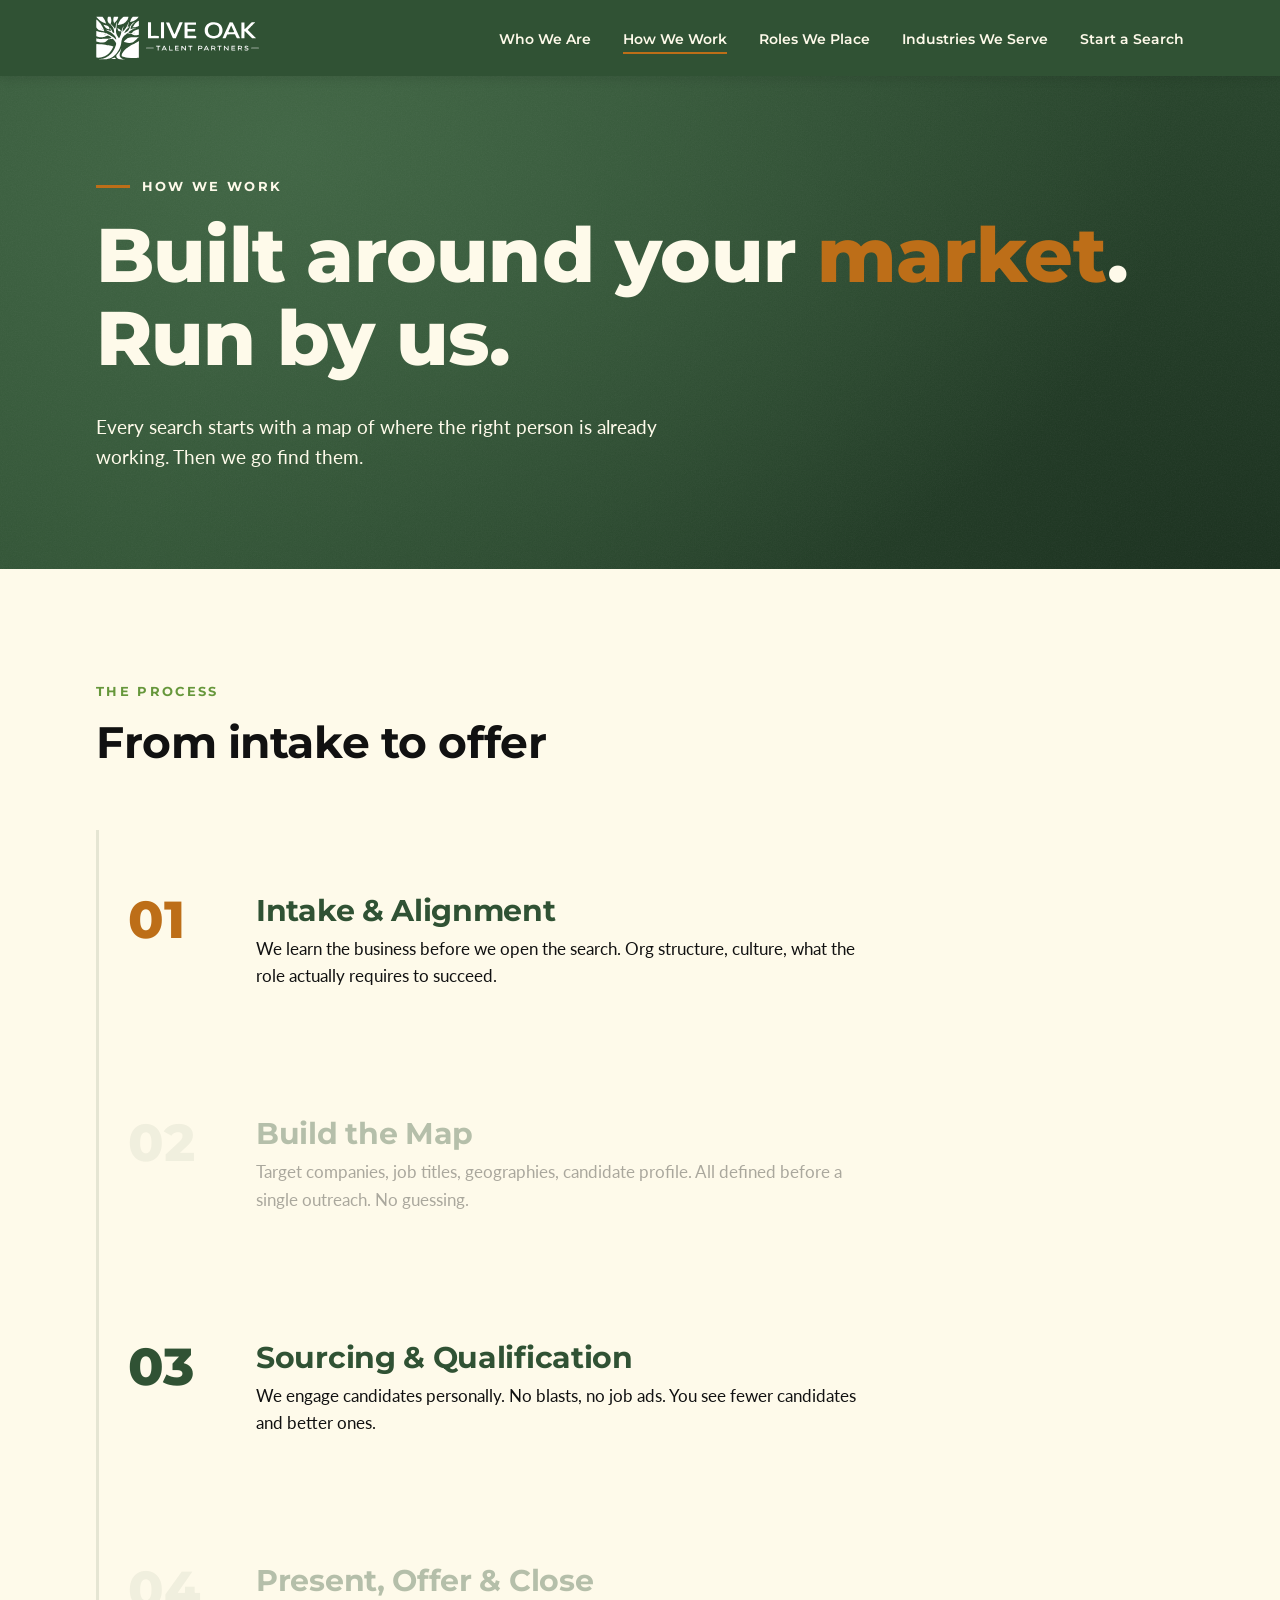
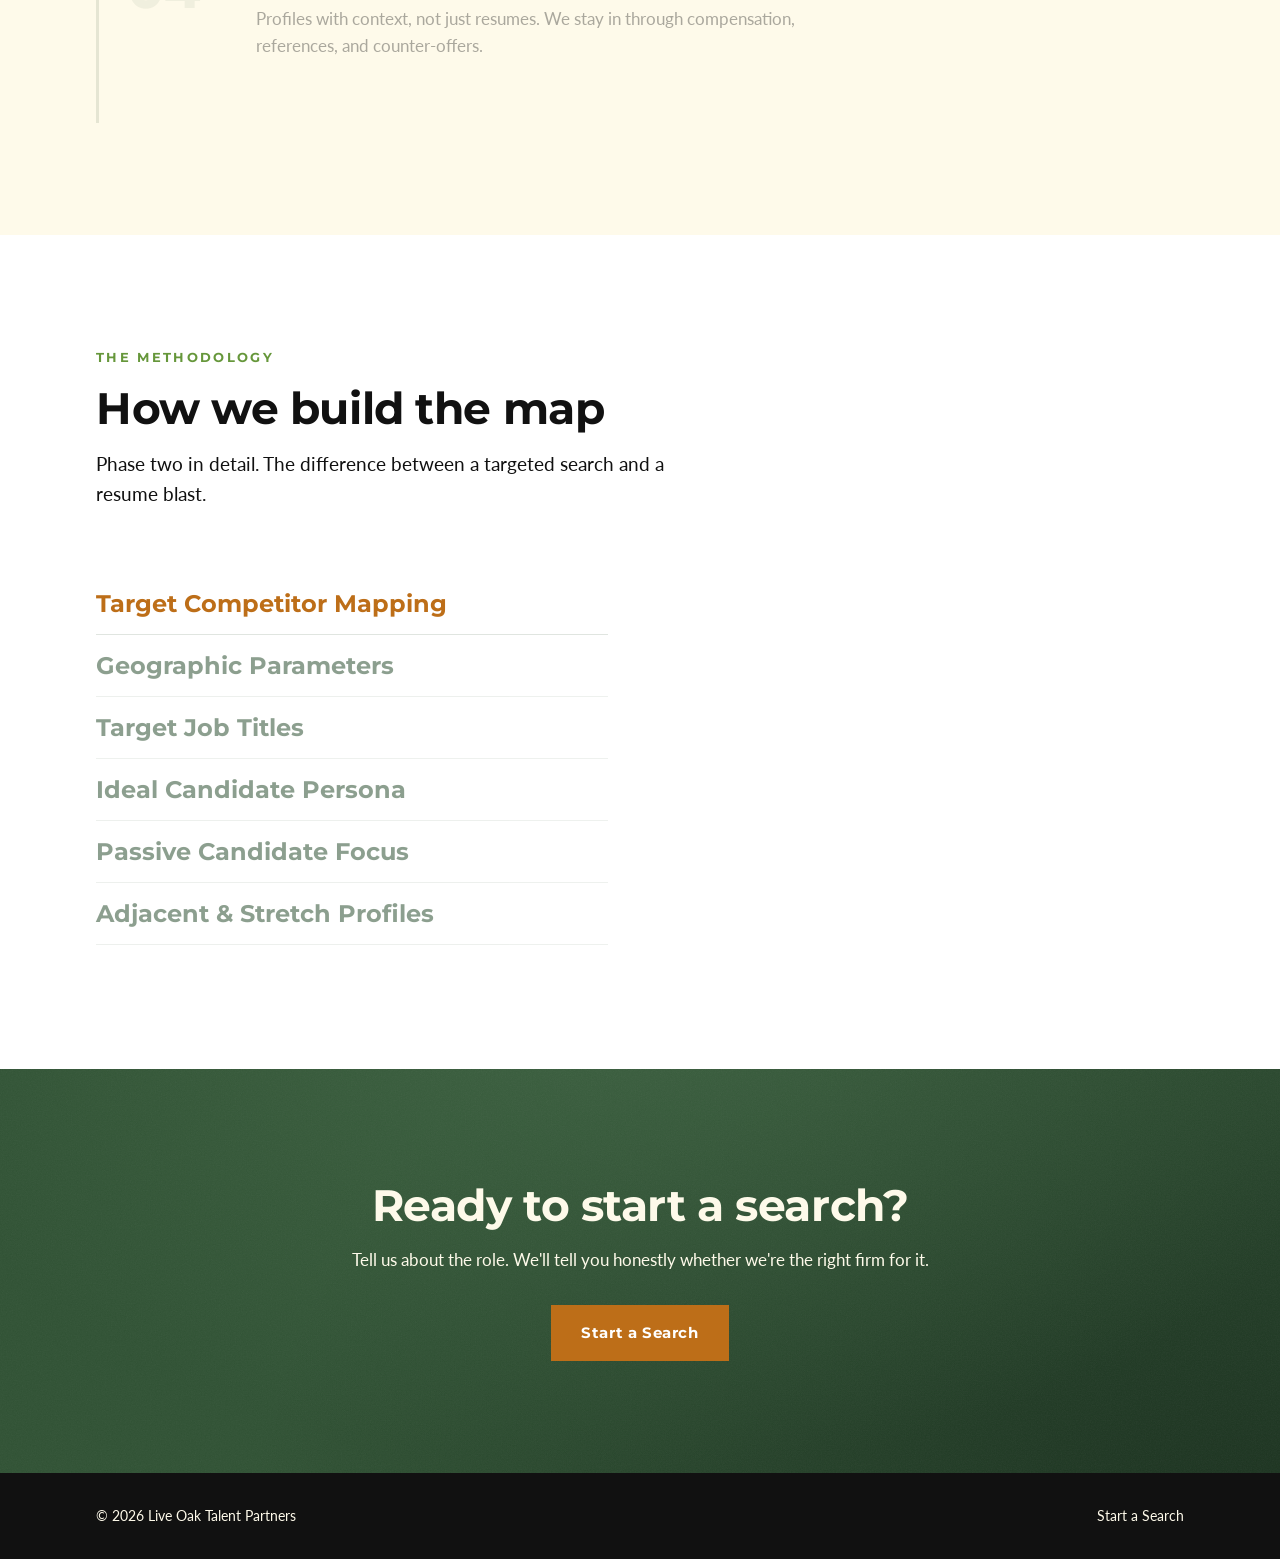
==== commit 592b956c: "Add rising water level to strategy map panel" ====
--- a/pages/how-we-work.html
+++ b/pages/how-we-work.html
@@ -113,6 +113,7 @@
           </ul>
           <div class="map-display" aria-hidden="true">
           <div class="map-detail-glide">
+          <div class="map-water" aria-hidden="true"></div>
           <div class="map-detail is-active" data-map="competitors">
             <span class="map-index" aria-hidden="true">01 / 06</span>
             <span class="map-label">Target Competitor Mapping</span>
--- a/styles.css
+++ b/styles.css
@@ -1040,18 +1040,13 @@
   content: '';
   position: absolute;
   inset: 0;
-  background:
-    url('assets/grain.svg'),
-    radial-gradient(90rem 55rem at 22% 25%, rgba(66, 104, 70, 0.9), transparent 62%),
-    radial-gradient(110rem 90rem at 100% 115%, rgba(20, 38, 24, 0.85), transparent 65%),
-    var(--color-dark-green);
+  background: var(--color-cream);
   opacity: 0;
-  transition: opacity 0.8s ease;
+  transition: opacity 0.6s ease;
 }
 
 .strategy-map.is-inverted::before {
   opacity: 1;
-  transition: opacity 0.4s ease;
 }
 
 .strategy-map .container {
@@ -1069,11 +1064,6 @@
 
 .strategy-map .lede {
   margin-bottom: var(--space-4);
-}
-
-.strategy-map.is-inverted h2,
-.strategy-map.is-inverted .lede {
-  color: var(--color-cream);
 }
 
 .map-spotlight {
@@ -1105,18 +1095,12 @@
   transition: opacity 0.25s ease, color 0.4s ease, border-color 0.4s ease;
 }
 
-.strategy-map.is-inverted .map-term button {
-  color: var(--color-cream);
-  border-bottom-color: rgba(254, 250, 234, 0.2);
-}
-
 .map-term button:hover,
 .map-term.is-active button {
   opacity: 1;
 }
 
-.map-term.is-active button,
-.strategy-map.is-inverted .map-term.is-active button {
+.map-term.is-active button {
   color: var(--color-amber);
 }
 
@@ -1155,21 +1139,47 @@
   left: 0;
   right: 0;
   top: 0;
-  transform: translateY(8rem);
+  height: 19rem;
+  background: rgba(102, 151, 59, 0.06);
+  overflow: hidden;
   transition: transform 0.45s cubic-bezier(0.22, 0.61, 0.36, 1);
   will-change: transform;
 }
 
-.map-detail {
+/* The water: a green level that rises one sixth per term,
+   with an amber hairline riding the waterline. The whole
+   panel is the gauge of how deep into the map you are. */
+.map-water {
   position: absolute;
   left: 0;
   right: 0;
+  bottom: 0;
+  height: var(--level, 17%);
+  background: rgba(102, 151, 59, 0.13);
+  transition: height 0.45s cubic-bezier(0.22, 0.61, 0.36, 1);
+  pointer-events: none;
+}
+
+.map-water::before {
+  content: '';
+  position: absolute;
   top: 0;
-  transform: translateY(-50%);
+  left: 0;
+  right: 0;
+  height: 2px;
+  background: var(--color-amber);
+}
+
+.map-detail {
+  position: absolute;
+  inset: 0;
+  padding: var(--space-3);
+  display: flex;
+  flex-direction: column;
+  justify-content: center;
   opacity: 0;
   visibility: hidden;
   transition: opacity 0.3s ease, visibility 0.3s;
-  color: var(--color-cream);
 }
 
 .map-detail.is-active {
@@ -1177,13 +1187,16 @@
   visibility: visible;
 }
 
-/* Counter + tick label sit above the description */
+/* Counter and tick label */
 .map-detail .map-index {
   font-family: var(--font-display);
   font-size: 0.8125rem;
   font-weight: 700;
   letter-spacing: 0.18em;
-  opacity: 0.6;
+  color: var(--color-dark-green);
+  opacity: 0.5;
+  display: block;
+  margin-bottom: var(--space-1);
 }
 
 .map-detail .map-label {
@@ -1192,6 +1205,7 @@
   font-weight: 700;
   letter-spacing: 0.18em;
   text-transform: uppercase;
+  color: var(--color-dark-green);
   display: flex;
   align-items: center;
   gap: 0.75rem;
@@ -1207,12 +1221,11 @@
 }
 
 .map-detail p {
-  position: relative;
-  font-family: var(--font-display);
-  font-size: clamp(1.25rem, 2.2vw, 1.75rem);
-  font-weight: 600;
-  line-height: 1.4;
-  max-width: 24ch;
+  font-family: var(--font-body);
+  font-size: 1.1875rem;
+  line-height: 1.65;
+  color: var(--color-black);
+  max-width: 32ch;
 }
 
 @media (min-width: 48rem) {
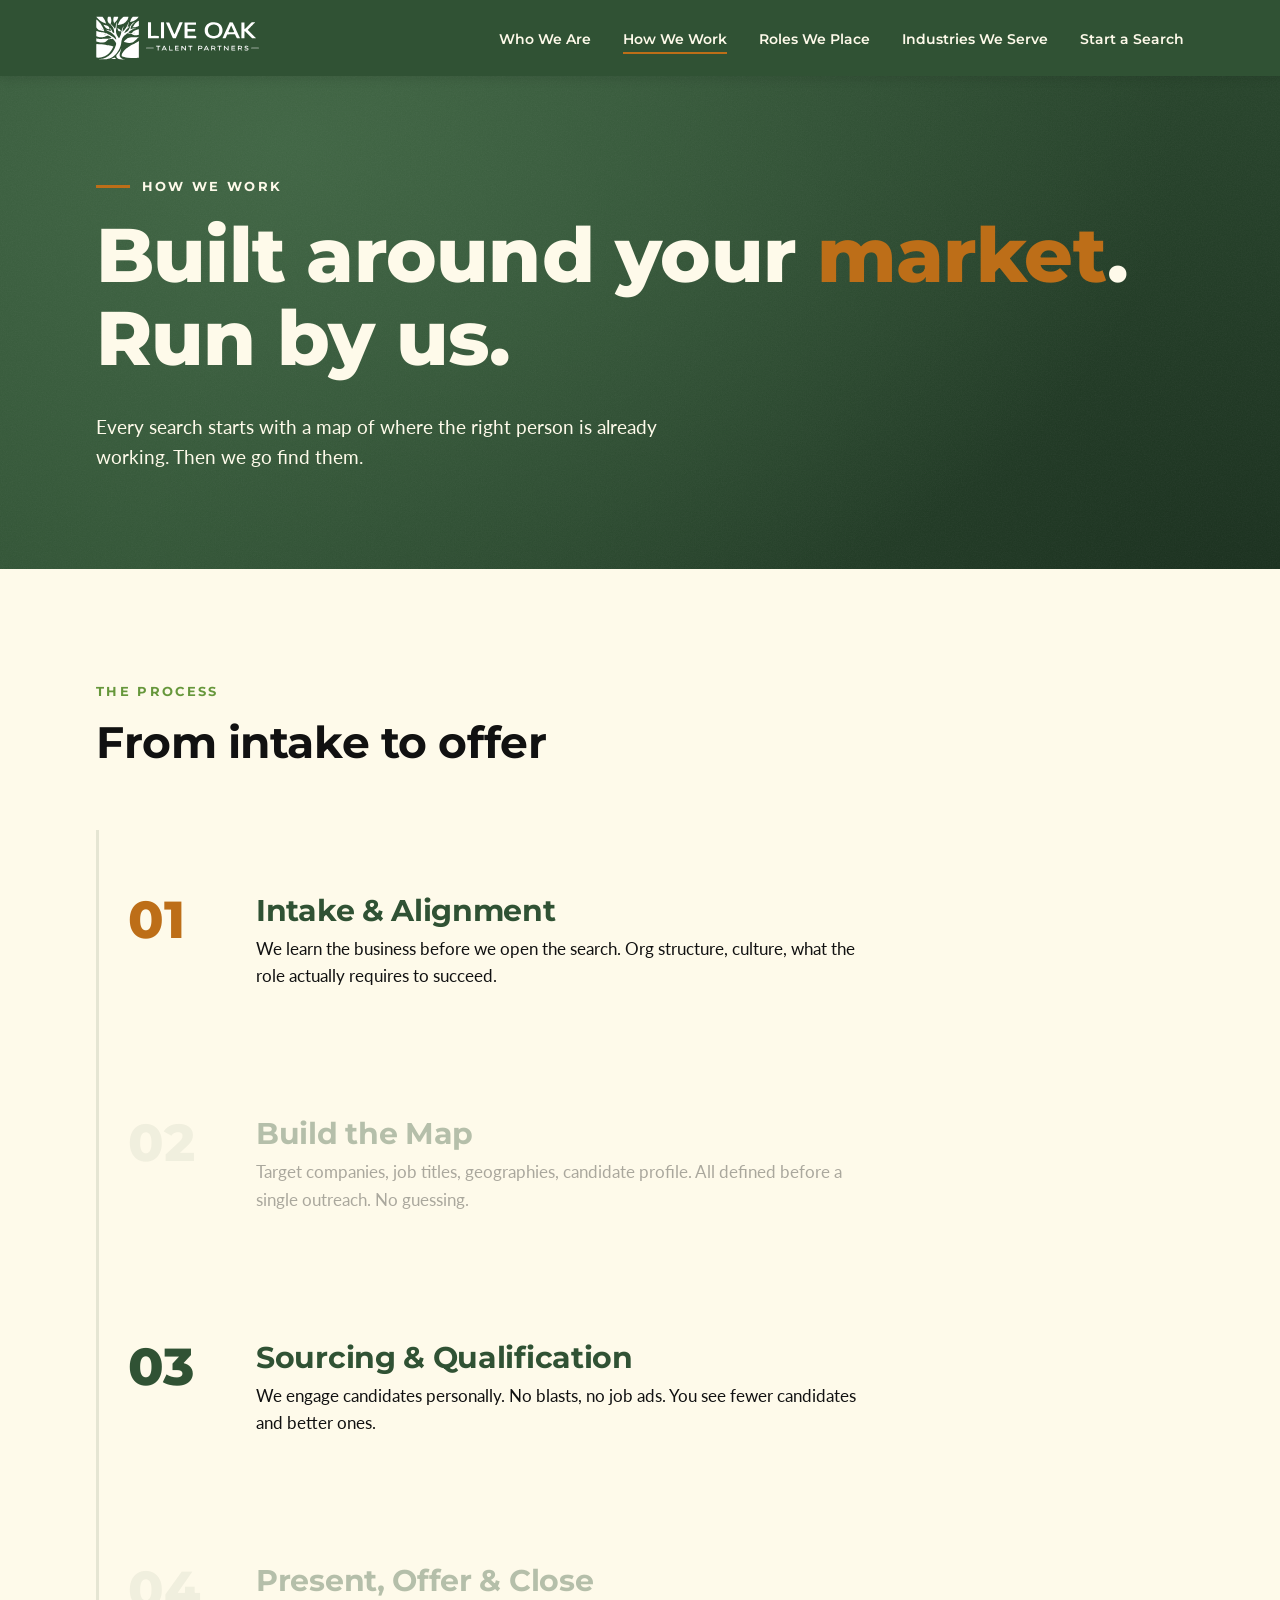
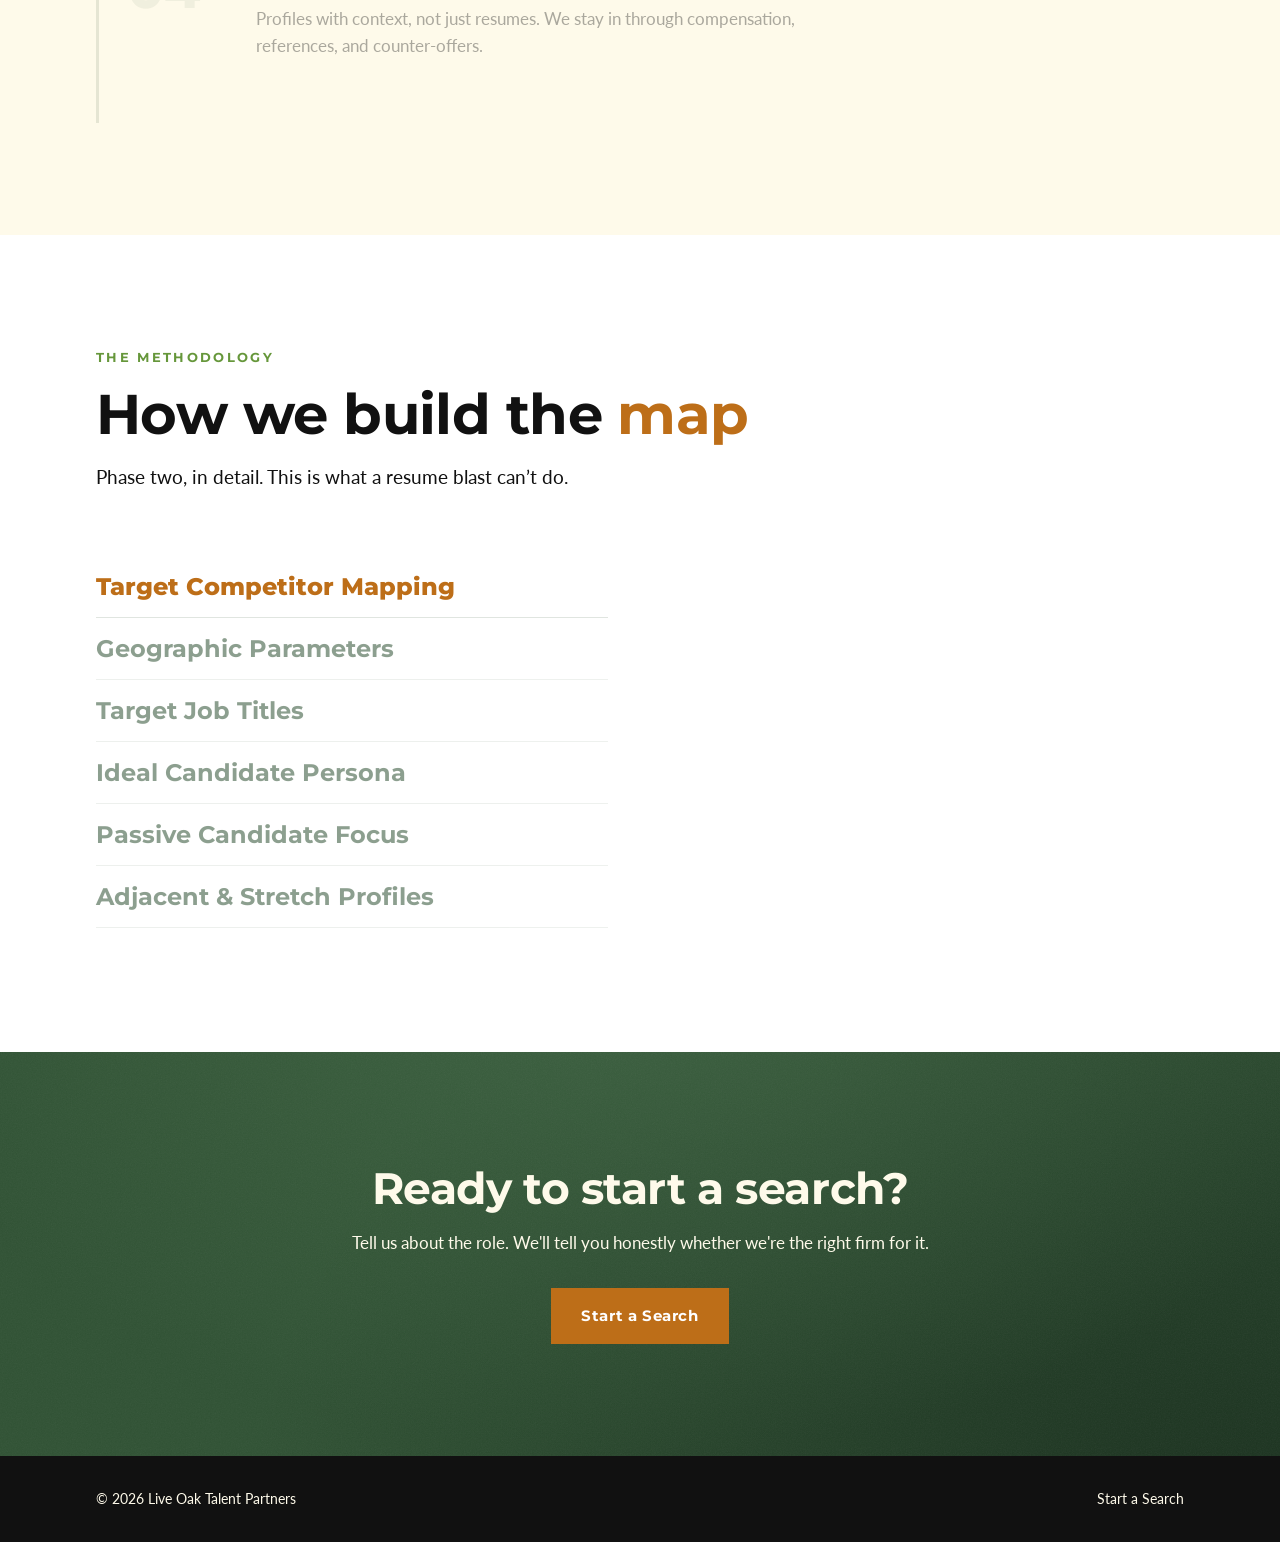
==== commit ed62ddd0: "Bolden strategy map header with accent and sharper lede" ====
--- a/pages/how-we-work.html
+++ b/pages/how-we-work.html
@@ -82,33 +82,33 @@
     <section class="section strategy-map">
       <div class="container">
         <p class="eyebrow">The Methodology</p>
-        <h2>How we build the map</h2>
-        <p class="lede">Phase two in detail. The difference between a targeted search and a resume blast.</p>
+        <h2>How we build the <span class="accent">map</span></h2>
+        <p class="lede">Phase two, in detail. This is what a resume blast can’t do.</p>
         <div class="map-spotlight">
           <ul class="map-terms">
             <li class="map-term is-active" data-map="competitors">
               <button type="button">Target Competitor Mapping</button>
-              <span class="map-term-detail">The companies where top performers in your sector are already working and proven.</span>
+              <span class="map-term-detail">The companies where top performers in your sector are already <span class="accent">working and proven</span>.</span>
             </li>
             <li class="map-term" data-map="geography">
               <button type="button">Geographic Parameters</button>
-              <span class="map-term-detail">Where qualified talent actually lives, and what relocation is realistic. Real pools, not inflated pipelines.</span>
+              <span class="map-term-detail">Where qualified talent actually lives, and what relocation is realistic. <span class="accent">Real pools</span>, not inflated pipelines.</span>
             </li>
             <li class="map-term" data-map="titles">
               <button type="button">Target Job Titles</button>
-              <span class="map-term-detail">The exact titles and functional backgrounds that indicate success in the role.</span>
+              <span class="map-term-detail">The exact titles and functional backgrounds that indicate <span class="accent">success in the role</span>.</span>
             </li>
             <li class="map-term" data-map="persona">
               <button type="button">Ideal Candidate Persona</button>
-              <span class="map-term-detail">Beyond the resume: leadership style, operational strengths, and fit with your organization.</span>
+              <span class="map-term-detail"><span class="accent">Beyond the resume:</span> leadership style, operational strengths, and fit with your organization.</span>
             </li>
             <li class="map-term" data-map="passive">
               <button type="button">Passive Candidate Focus</button>
-              <span class="map-term-detail">People not actively searching but open to the right opportunity. Consistently the stronger pool.</span>
+              <span class="map-term-detail">People not actively searching but open to the right opportunity. Consistently the <span class="accent">stronger pool</span>.</span>
             </li>
             <li class="map-term" data-map="stretch">
               <button type="button">Adjacent &amp; Stretch Profiles</button>
-              <span class="map-term-detail">Adjacent industries and candidates who do not check every box but show clear potential to grow into the role.</span>
+              <span class="map-term-detail">Adjacent industries and candidates who do not check every box but show <span class="accent">clear potential</span> to grow into the role.</span>
             </li>
           </ul>
           <div class="map-display" aria-hidden="true">
@@ -116,34 +116,28 @@
           <div class="map-water" aria-hidden="true"></div>
           <div class="map-detail is-active" data-map="competitors">
             <span class="map-index" aria-hidden="true">01 / 06</span>
-            <span class="map-label">Target Competitor Mapping</span>
-            <p>The companies where top performers in your sector are already working and proven.</p>
-          </div>
+            <p class="map-def">The companies where top performers in your sector are already <span class="accent">working and proven</span>.</p>
+                    </div>
           <div class="map-detail" data-map="geography">
             <span class="map-index" aria-hidden="true">02 / 06</span>
-            <span class="map-label">Geographic Parameters</span>
-            <p>Where qualified talent actually lives, and what relocation is realistic. Real pools, not inflated pipelines.</p>
-          </div>
+            <p class="map-def">Where qualified talent actually lives, and what relocation is realistic. <span class="accent">Real pools</span>, not inflated pipelines.</p>
+                    </div>
           <div class="map-detail" data-map="titles">
             <span class="map-index" aria-hidden="true">03 / 06</span>
-            <span class="map-label">Target Job Titles</span>
-            <p>The exact titles and functional backgrounds that indicate success in the role.</p>
-          </div>
+            <p class="map-def">The exact titles and functional backgrounds that indicate <span class="accent">success in the role</span>.</p>
+                    </div>
           <div class="map-detail" data-map="persona">
             <span class="map-index" aria-hidden="true">04 / 06</span>
-            <span class="map-label">Ideal Candidate Persona</span>
-            <p>Beyond the resume: leadership style, operational strengths, and fit with your organization.</p>
-          </div>
+            <p class="map-def"><span class="accent">Beyond the resume:</span> leadership style, operational strengths, and fit with your organization.</p>
+                    </div>
           <div class="map-detail" data-map="passive">
             <span class="map-index" aria-hidden="true">05 / 06</span>
-            <span class="map-label">Passive Candidate Focus</span>
-            <p>People not actively searching but open to the right opportunity. Consistently the stronger pool.</p>
-          </div>
+            <p class="map-def">People not actively searching but open to the right opportunity. Consistently the <span class="accent">stronger pool</span>.</p>
+                    </div>
           <div class="map-detail" data-map="stretch">
             <span class="map-index" aria-hidden="true">06 / 06</span>
-            <span class="map-label">Adjacent &amp; Stretch Profiles</span>
-            <p>Adjacent industries and candidates who do not check every box but show clear potential to grow into the role.</p>
-          </div>
+            <p class="map-def">Adjacent industries and candidates who do not check every box but show <span class="accent">clear potential</span> to grow into the role.</p>
+                    </div>
           </div>
           </div>
         </div>
--- a/styles.css
+++ b/styles.css
@@ -1059,7 +1059,12 @@
 }
 
 .strategy-map h2 {
+  font-size: clamp(2.25rem, 5vw, 3.5rem);
   margin-bottom: var(--space-2);
+}
+
+.strategy-map h2 .accent {
+  color: var(--color-amber);
 }
 
 .strategy-map .lede {
@@ -1095,13 +1100,21 @@
   transition: opacity 0.25s ease, color 0.4s ease, border-color 0.4s ease;
 }
 
+/* Engaging the list deepens the focus: everything not being
+   read recedes, the active term sharpens and gains weight */
+.strategy-map.is-inverted .map-term button {
+  opacity: 0.28;
+}
+
 .map-term button:hover,
-.map-term.is-active button {
+.map-term.is-active button,
+.strategy-map.is-inverted .map-term.is-active button {
   opacity: 1;
 }
 
 .map-term.is-active button {
   color: var(--color-amber);
+  font-weight: 800;
 }
 
 
@@ -1139,35 +1152,35 @@
   left: 0;
   right: 0;
   top: 0;
-  height: 19rem;
-  background: rgba(102, 151, 59, 0.06);
+  height: 17rem;
+  background: rgba(102, 151, 59, 0.08);
   overflow: hidden;
   transition: transform 0.45s cubic-bezier(0.22, 0.61, 0.36, 1);
   will-change: transform;
 }
 
-/* The water: a green level that rises one sixth per term,
-   with an amber hairline riding the waterline. The whole
-   panel is the gauge of how deep into the map you are. */
+/* The gauge: an amber fill rising up the panel's left edge,
+   one sixth per term. How deep into the map you are. */
 .map-water {
   position: absolute;
   left: 0;
-  right: 0;
   bottom: 0;
+  width: 4px;
   height: var(--level, 17%);
-  background: rgba(102, 151, 59, 0.13);
+  background: var(--color-amber);
   transition: height 0.45s cubic-bezier(0.22, 0.61, 0.36, 1);
   pointer-events: none;
 }
 
-.map-water::before {
+/* Faint rail showing the full run */
+.map-detail-glide::before {
   content: '';
   position: absolute;
+  left: 0;
   top: 0;
-  left: 0;
-  right: 0;
-  height: 2px;
-  background: var(--color-amber);
+  bottom: 0;
+  width: 4px;
+  background: rgba(48, 82, 52, 0.12);
 }
 
 .map-detail {
@@ -1187,7 +1200,7 @@
   visibility: visible;
 }
 
-/* Counter and tick label */
+/* Counter */
 .map-detail .map-index {
   font-family: var(--font-display);
   font-size: 0.8125rem;
@@ -1196,36 +1209,23 @@
   color: var(--color-dark-green);
   opacity: 0.5;
   display: block;
-  margin-bottom: var(--space-1);
-}
-
-.map-detail .map-label {
+  margin-bottom: var(--space-2);
+}
+
+/* The definition IS the display: headline scale, with one
+   amber accent phrase per item, same device as the hero H1 */
+.map-detail .map-def {
   font-family: var(--font-display);
-  font-size: 0.8125rem;
+  font-size: clamp(1.5rem, 2.6vw, 2rem);
   font-weight: 700;
-  letter-spacing: 0.18em;
-  text-transform: uppercase;
+  line-height: 1.3;
   color: var(--color-dark-green);
-  display: flex;
-  align-items: center;
-  gap: 0.75rem;
-  margin-bottom: var(--space-2);
-}
-
-.map-detail .map-label::before {
-  content: '';
-  width: 2.1rem;
-  height: 3px;
-  background: var(--color-amber);
-  flex: none;
-}
-
-.map-detail p {
-  font-family: var(--font-body);
-  font-size: 1.1875rem;
-  line-height: 1.65;
-  color: var(--color-black);
-  max-width: 32ch;
+  max-width: 22ch;
+}
+
+.map-def .accent,
+.map-term-detail .accent {
+  color: var(--color-amber);
 }
 
 @media (min-width: 48rem) {
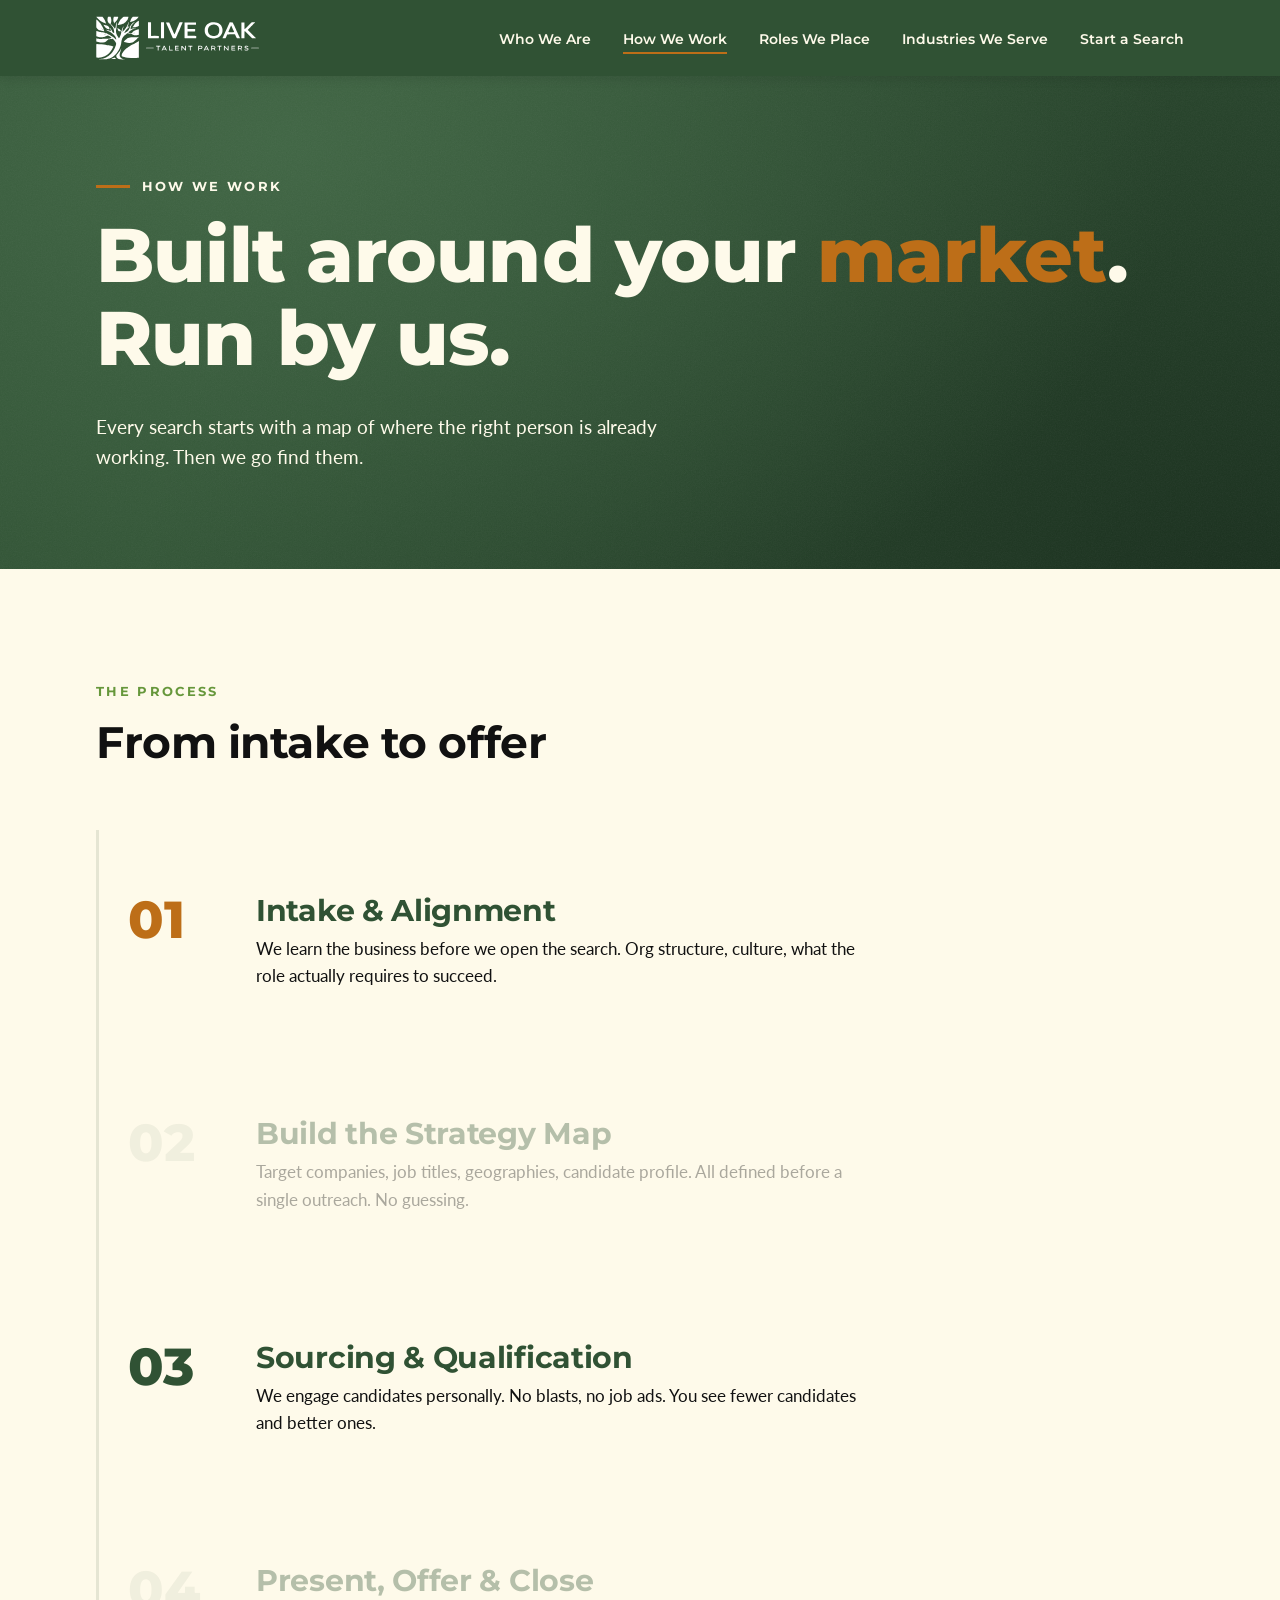
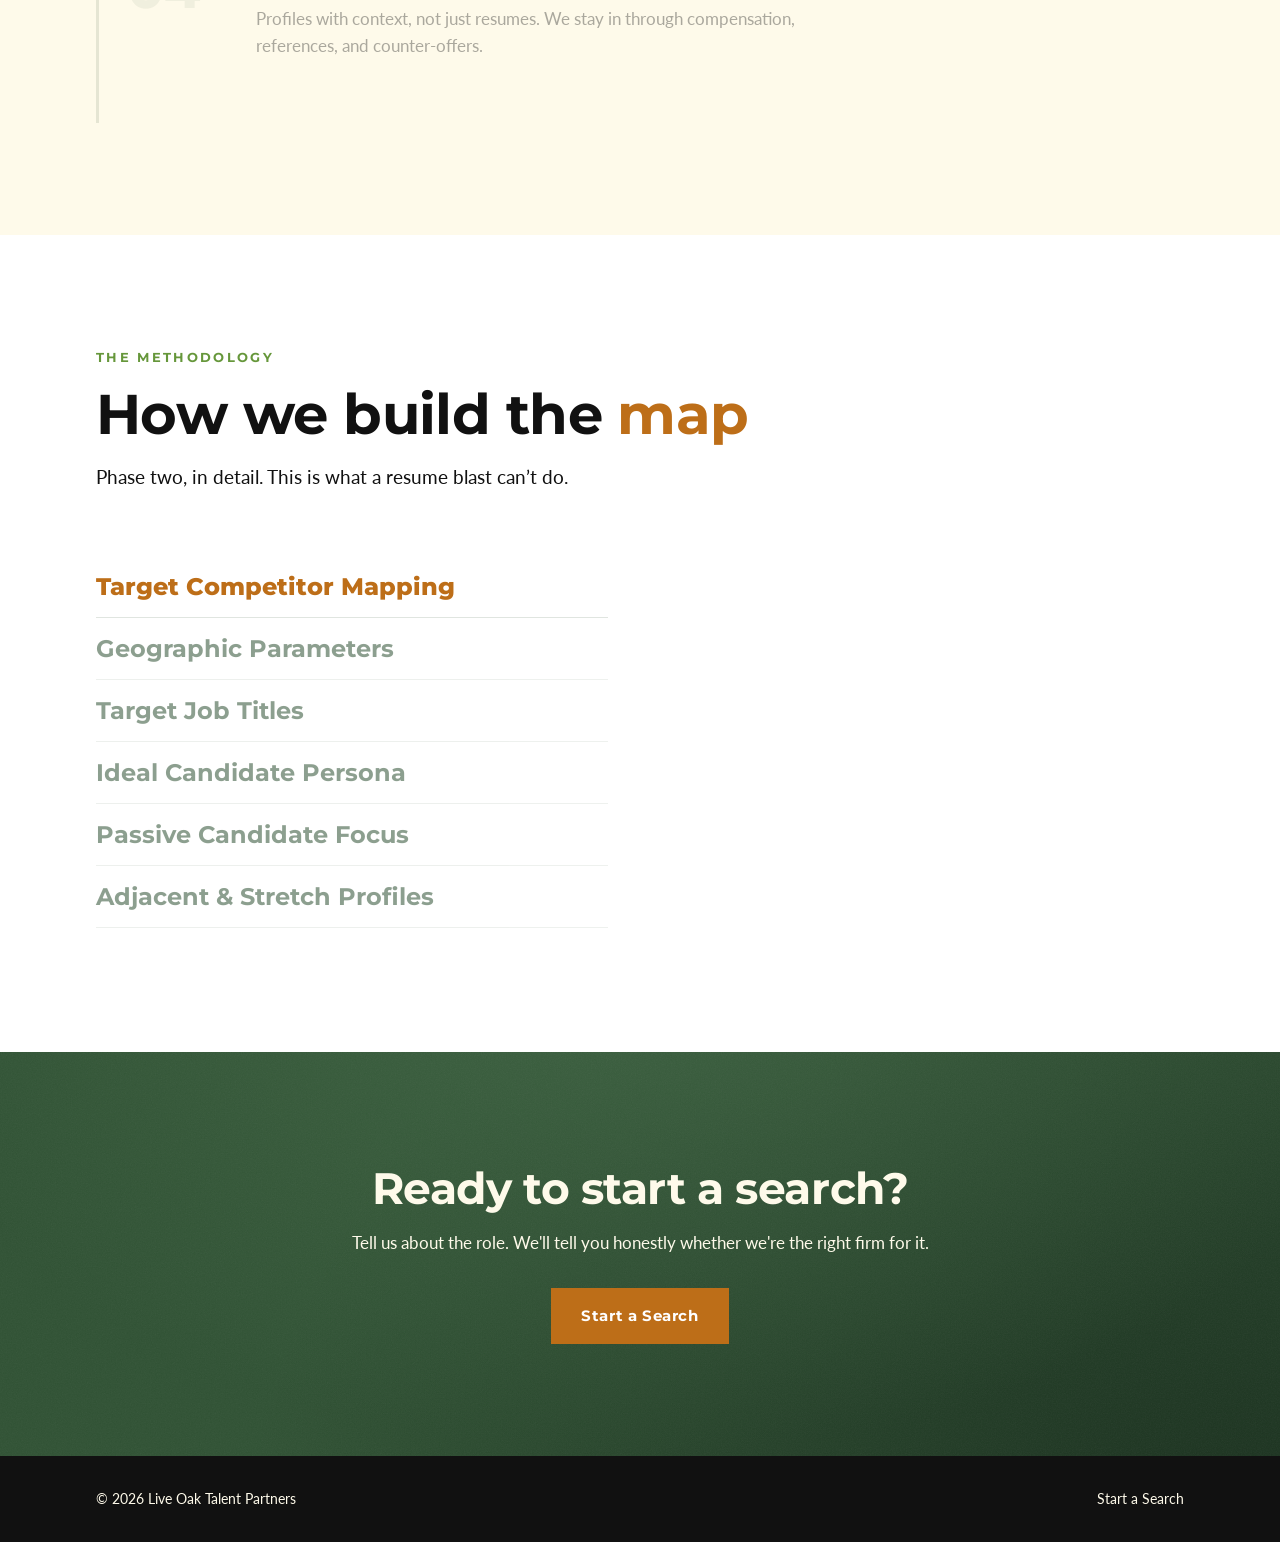
==== commit b4d1330f: "Name the Strategy Map, replace landscaping photo" ====
--- a/pages/how-we-work.html
+++ b/pages/how-we-work.html
@@ -57,7 +57,7 @@
           <li class="phase">
             <div class="phase-number" aria-hidden="true">02</div>
             <div class="phase-body">
-              <h3>Build the Map</h3>
+              <h3>Build the Strategy Map</h3>
               <p>Target companies, job titles, geographies, candidate profile. All defined before a single outreach. No guessing.</p>
             </div>
           </li>
